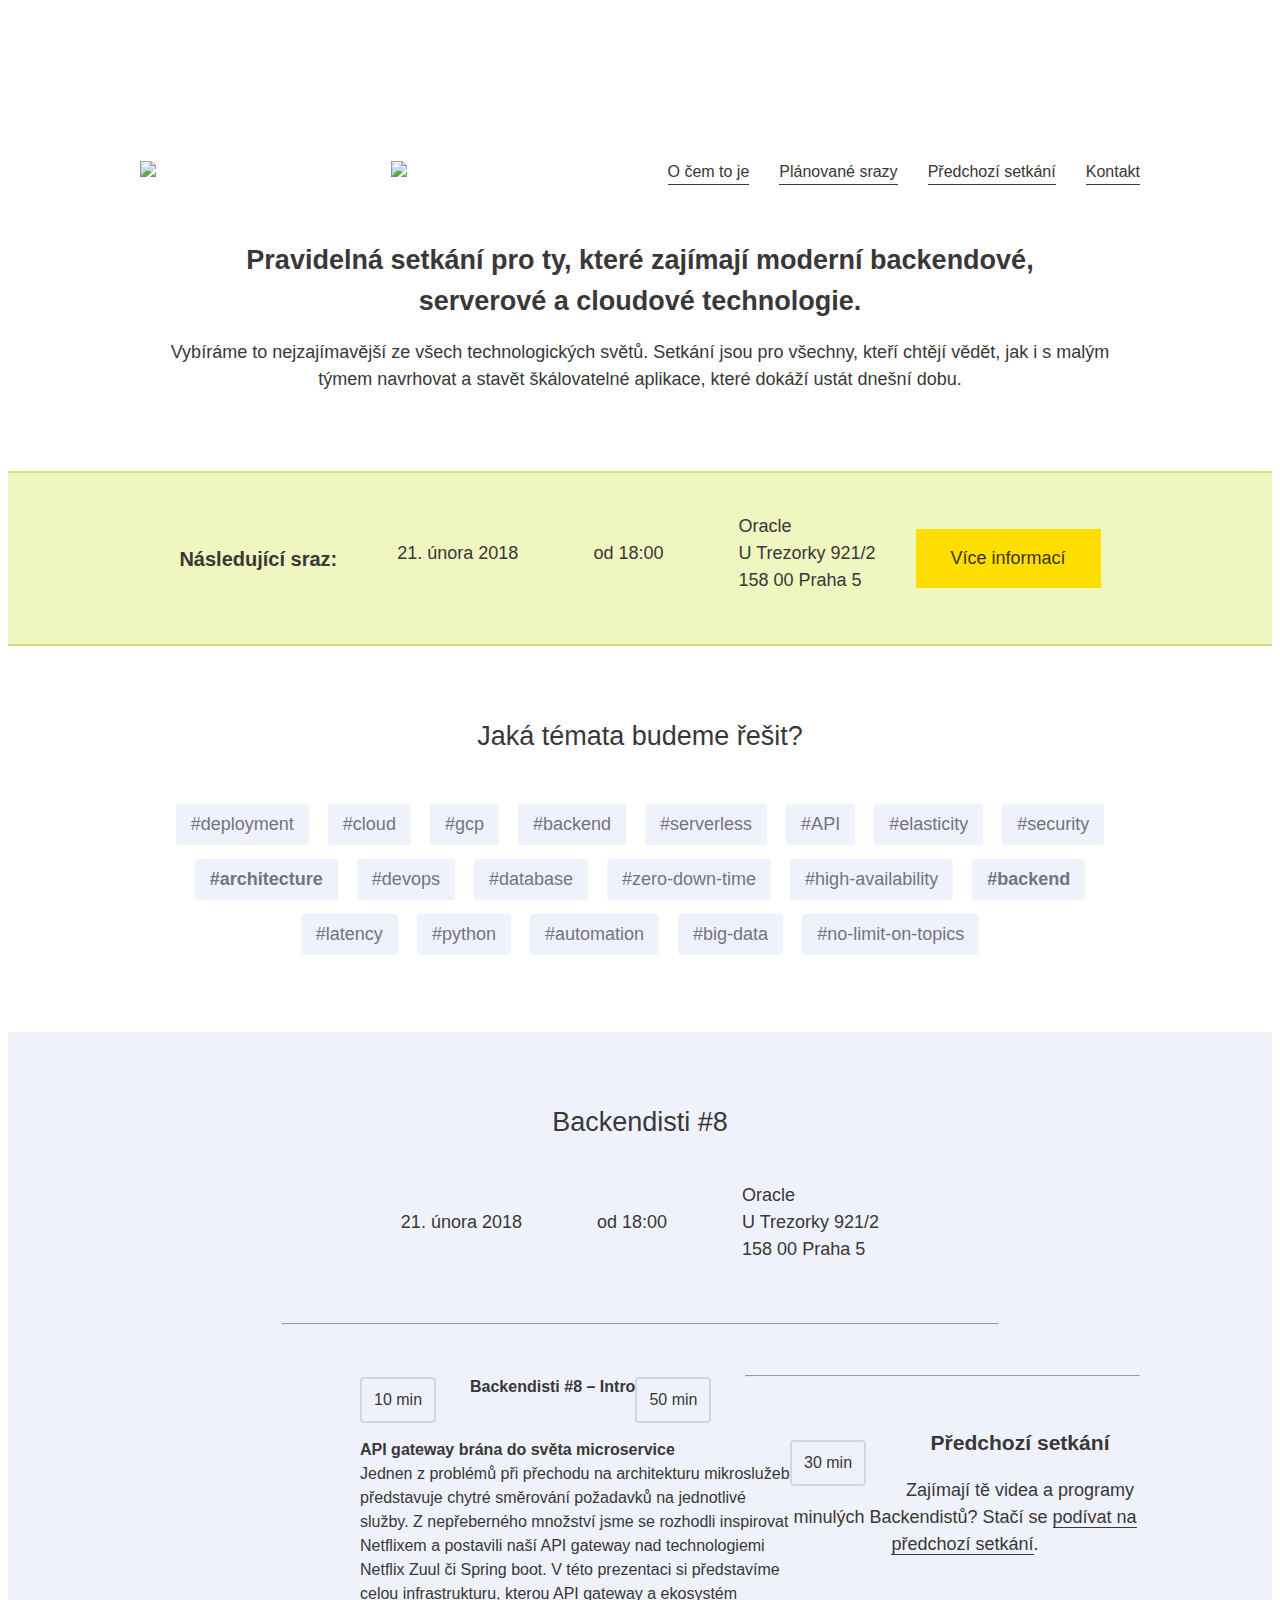
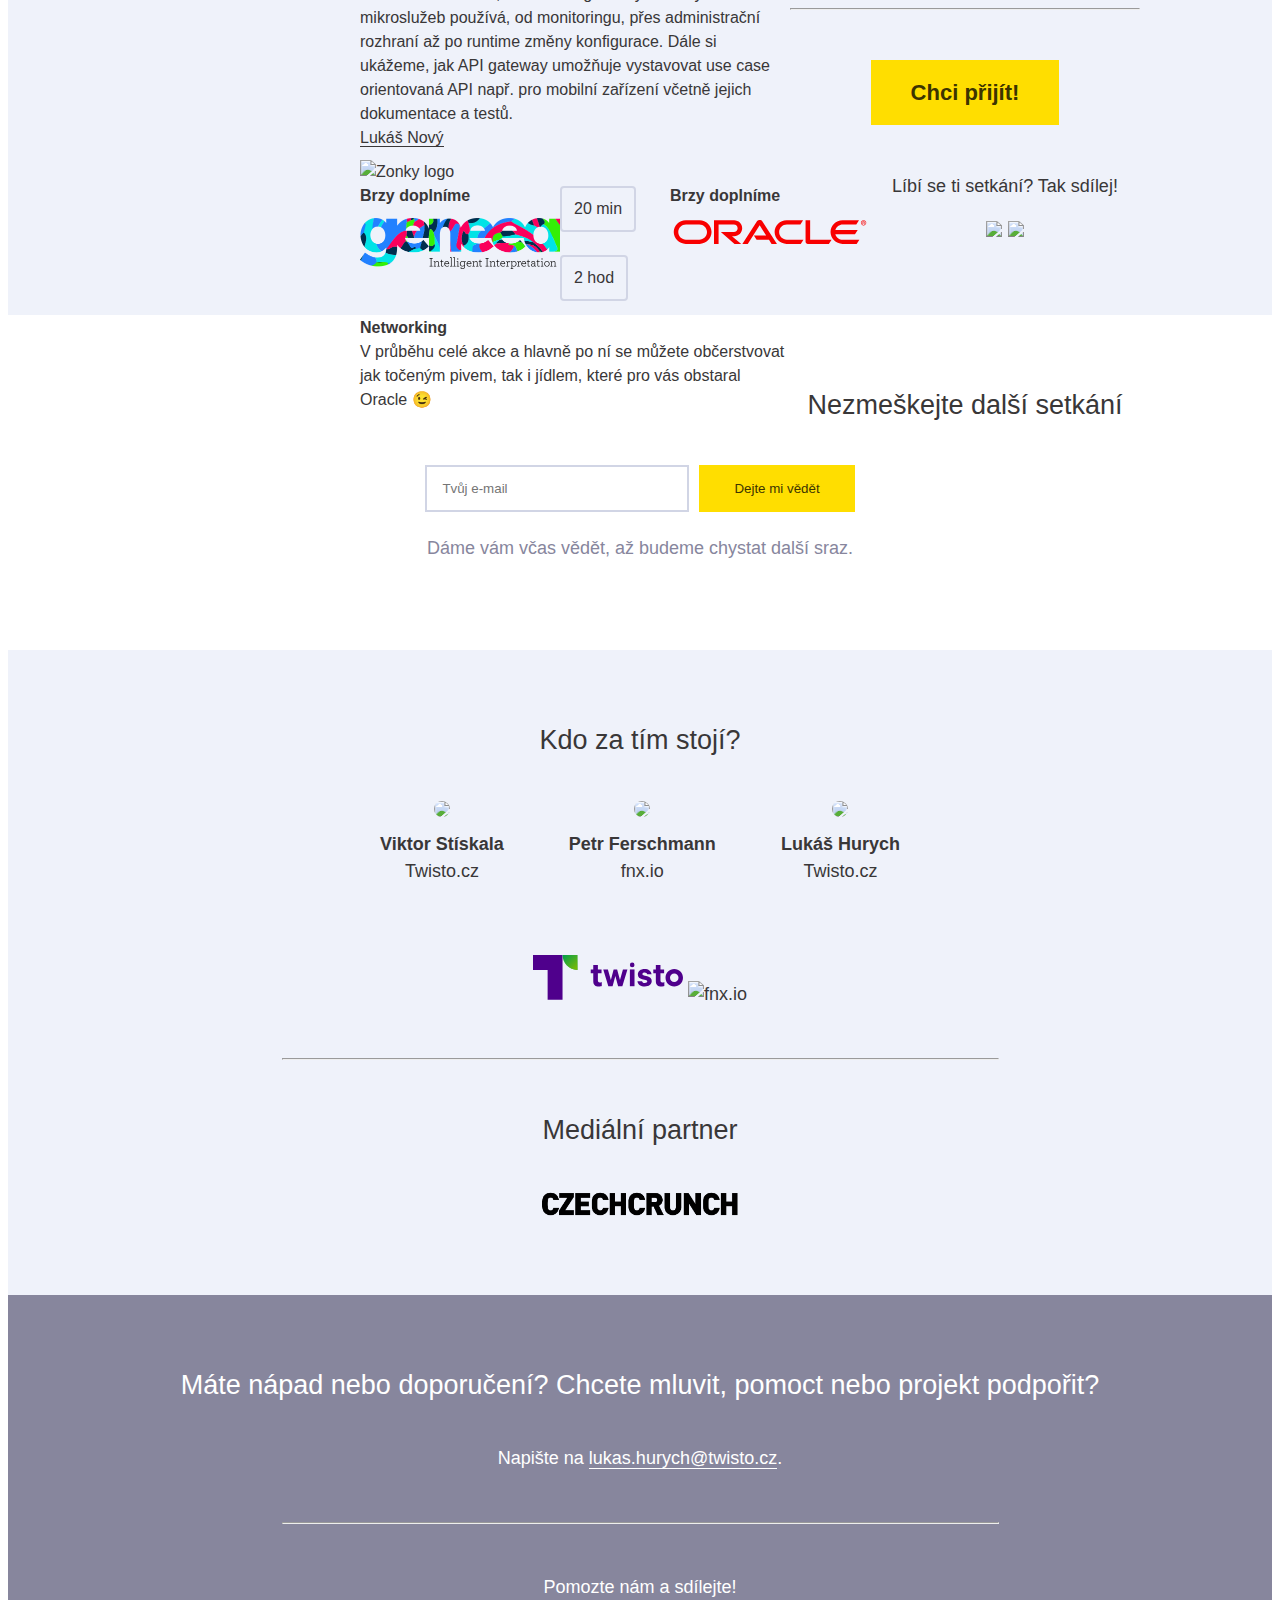
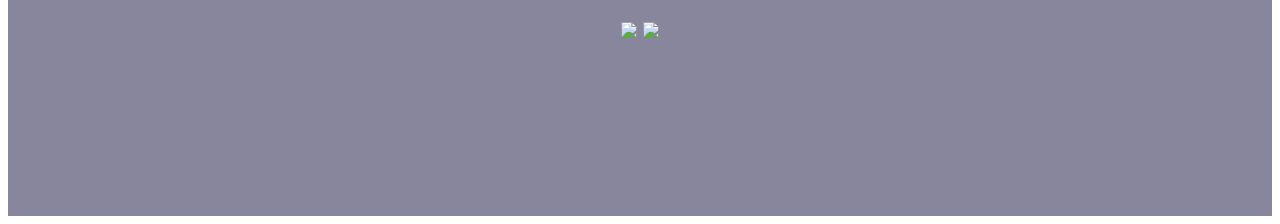
==== index.html @ 605ca19b "Updated eventbrite link" ====
<!doctype html>
<html class="no-js" lang="">
    <head>
        <meta charset="utf-8">
        <meta http-equiv="X-UA-Compatible" content="IE=edge,chrome=1">
        <title>Backendisti.cz – pravidelná setkání pro ty, které zajímají moderní backendové, serverové a cloudové technologie.</title>
        <meta name="description" content="Pravidelná setkání pro ty, které zajímají moderní backendové, serverové a cloudové technologie. Vybíráme to nejzajímavější ze všech technologických světů. Setkání jsou pro všechny, kteří chtějí vědět, jak i s malým týmem navrhovat a stavět škálovatelné aplikace, které dokáží ustát dnešní dobu.">
        <meta name="viewport" content="width=device-width, initial-scale=1">

        <link rel="stylesheet" href="css/normalize.min.css">
        <link rel="stylesheet" href="css/main.css">

        <link rel="stylesheet" href="css/styles.css">

        <!--
        <link rel="stylesheet/less" type="text/css" href="css/styles.less">
        <script src="js/less.js" type="text/javascript"></script>
        -->

        <script src="js/vendor/modernizr-2.8.3.min.js"></script>

        <script src="https://use.typekit.net/nyv4rog.js"></script>
        <script>try{Typekit.load({ async: true });}catch(e){}</script>

        <link rel="shortcut icon" href="img/favicon.png">

        <meta property="og:url" content="http://backendisti.cz/">
        <meta property="og:type" content="website">
        <meta property="og:title" content="Backendisti.cz">
        <meta property="og:description" content="Pravidelná setkání pro ty, které zajímají moderní backendové, serverové a cloudové technologie">
        <meta property="og:image" content="http://backendisti.cz/img/fb.png">
    </head>
    <body>


        <header>
            <div class="container">
                <div class="top clearfix">

                    <a href="/" class="logo"><img src="img/logo.png" width="311"></a>

                    <nav>
                        <a href="#topics">O čem to je</a>
                        <a href="#meetup">Plánované srazy</a>
                        <a href="#previous" class="previous-meetups-header">Předchozí setkání</a>
                        <a href="#contact">Kontakt</a>
                    </nav>

                </div>

                <div class="icon">
                    <img src="img/icon.png" width="506">
                </div>
                <h1>Pravidelná setkání pro ty, které zajímají moderní backendové,<br>serverové a cloudové technologie.</h1>
                <p>Vybíráme to nejzajímavější ze všech technologických světů. Setkání jsou pro všechny, kteří chtějí vědět, jak i s malým týmem navrhovat a stavět škálovatelné aplikace, které dokáží ustát dnešní dobu.</p>
            </div>
        </header>

        <div id="meetup-promo">
            <div class="container">
                <div class="meetup-info clearfix">
                    <span class="headline">Následující sraz:</span>
                    <span class="date">21.&nbsp;února 2018</span>
                    <span class="time">od 18:00</span>
                    <span class="place">Oracle<br>U Trezorky 921/2<br> 158 00 Praha 5</span>
                    <span class="cta"><a href="#meetup" class="btn">Více informací</a></span>
                </div>
            </div>
        </div>

        <section id="topics">
            <div class="container">
                <h2>Jaká témata budeme řešit?</h2>

                <div class="items clearfix">
                    <span>#deployment</span>
                    <span>#cloud</span>
                    <span>#gcp</span>
                    <span>#backend</span>
                    <span>#serverless</span>
                    <span>#API</span>
                    <span>#elasticity</span>
                    <span>#security</span>
                    <span><strong>#architecture</strong></span>
                    <span>#devops</span>
                    <span>#database</span>
                    <span>#zero-down-time</span>
                    <span>#high-availability</span>
                    <span><strong>#backend</strong></span>
                    <span>#latency</span>
                    <span>#python</span>
                    <span>#automation</span>
                    <span>#big-data</span>
                    <span>#no-limit-on-topics</span>
                </div>
            </div>
        </section>

        <section id="meetup">
            <div class="container">

                <h2>Backendisti #8</h2>


                <div class="meetup-info">
                    <span class="date">21.&nbsp;února 2018</span>
                    <span class="time">od 18:00</span>
                    <span class="place">Oracle<br>U Trezorky 921/2<br> 158 00 Praha 5</span>
                </div>

                <hr>

                <div class="talk clearfix">
                    <div class="time">
                        <span>10 min</span>
                    </div>
                    <div class="info">
                        <strong>Backendisti #8 – Intro</strong>
                    </div>
                </div>

                <div class="talk clearfix">
                    <div class="time">
                        <span>50 min</span>
                    </div>
                    <div class="info">
                        <strong>API gateway brána do světa microservice</strong>
                        <br>
                        Jednen z problémů při přechodu na architekturu mikroslužeb představuje chytré směrování požadavků na jednotlivé služby. Z nepřeberného množství jsme se rozhodli inspirovat Netflixem a postavili naší API gateway nad technologiemi Netflix Zuul či Spring boot. V této prezentaci si představíme celou infrastrukturu, kterou API gateway a ekosystém mikroslužeb používá, od monitoringu, přes administrační rozhraní až po runtime změny konfigurace. Dále si ukážeme, jak API gateway umožňuje vystavovat use case orientovaná API např. pro mobilní zařízení včetně jejich dokumentace a testů.
                        <br>
                        <a href="https://www.linkedin.com/in/luk%C3%A1%C5%A1-nov%C3%BD-970b7347/" target="_blank">Lukáš Nový</a>
                        <br>
                        <a href="https://zonky.cz/" target="_blank" class="noborder">
                            <img src="img/speakers/logo-zonky.png" alt="Zonky logo">
                        </a>
                        <br>
                    </div>
                </div>

                <div class="talk clearfix">
                    <div class="time">
                        <span>30 min</span>
                    </div>
                    <div class="info">
                        <strong>Brzy doplníme</strong>
                        <br>
                        <a href="https://geneea.com/" target="_blank" class="noborder">
                            <img src="img/speakers/geneea.png" alt="Geneea logo" width="200">
                        </a>
                        <br>
                    </div>
                </div>

                <div class="talk clearfix">
                    <div class="time">
                        <span>20 min</span>
                    </div>
                    <div class="info">
                        <strong>Brzy doplníme</strong>
                        <br>
                        <a href="https://oracle.com/" class="noborder" target="_blank">
                            <img src="img/speakers/oracle.svg" alt="Oracle logo" width="200">
                        </a>
                    </div>
                </div>

                <div class="talk clearfix">
                    <div class="time">
                        <span>2 hod</span>
                    </div>
                    <div class="info">
                        <strong>Networking</strong>
                        <br>
                        V průběhu celé akce a hlavně po ní se můžete občerstvovat jak točeným pivem, tak i jídlem, které pro vás obstaral Oracle
                        &#x1F609;
                    </div>
                </div>

                <hr id="previous">

                <h3>Předchozí setkání</h3>
                <p>Zajímají tě videa a programy minulých Backendistů? Stačí se <a href="#previous" id="previous-meetups-cta">podívat na předchozí setkání</a>.</p>

                <hr>

                <div class="previous-meetups">
                    <h2>Backendisti #7</h2>


                    <div class="meetup-info">
                        <span class="date">24.&nbsp;října 2017</span>
                        <span class="time">od 18:00</span>
                        <span class="place">Microsoft<br>Vyskočilova 1561/4a<br> 140 00 Praha 4</span>
                    </div>

                    <hr>

                    <div class="talk clearfix">
                        <div class="time">
                            <span>10 min</span>
                        </div>
                        <div class="info">
                            <strong>Backendisti #7 – Intro</strong>
                        </div>
                    </div>

                    <div class="talk clearfix">
                        <div class="time">
                            <span>50 min</span>
                        </div>
                        <div class="info">
                            <strong>GDPR strašidlo</strong>
                            <br>
                            Backendista a právník se společně dopátrají toho, co vlastně GDPR pro backendisty v praxi znamená a na co si dát pozor. Přednáška bude formou diskuze, takže nezáživnou právničinu nečekejte.
                            <br>
                            <a href="http://www.e-advokacie.cz/" target="_blank" class="noborder">
                                <img src="img/speakers/e-advokacie.svg" alt="E-advokacie logo" width="200" height="30">
                            </a>
                            <br>
                        </div>
                    </div>

                    <div class="talk clearfix">
                        <div class="time">
                            <span>30 min</span>
                        </div>
                        <div class="info">
                            <strong>Prometheus & White box monitoring</strong>
                            <br>
                            Monitorovat celou infrastrukturu je v dnešní době microservices čím dál větší výzva, ale může nás leckdy zachránit před fatálním problémem. V dnešní době je stále ještě zvykem používat black box monitoring, a to i v případě, že máme inhouse vývoj, přičemž bychom mohli napojit naše aplikace přímo a monitorovat je zevnitř pomocí tzv. white box monitoringu. Dozvíte se, jak něco takového udělat pomocí Promethea, který je navržen podle interního nástroje Borgmon vyvinutého v Googlu.
                            <br>
                            <a href="https://www.linkedin.com/in/zden%C4%9Bk-h%C3%A1sek-94927849/" target="_blank">Zdeněk Hásek</a>
                            <br>
                            <a href="https://storyous.com/" target="_blank" class="noborder">
                                <img src="img/speakers/storyous.png" alt="Storyous logo" width="200">
                            </a>
                            <br>
                        </div>
                    </div>

                    <div class="talk clearfix">
                        <div class="time">
                            <span>20 min</span>
                        </div>
                        <div class="info">
                            <strong>Koncept NoSQL v Azure Cosmos DB</strong>
                            <br>
                            Trendem poslední doby v architektuře moderních informačních systémů je snaha o odbourání limitů relačních databází a také snaha o nalezení větší volnosti při ukládání a následné analýze dat. Azure Cosmos DB poskytuje celou škálu možností pro využití NoSQL konceptu. V krátkém přehledu se podíváme na možnosti některých z nich.
                            <br>
                            <a href="https://twitter.com/vladimirmuzny" target="_blank">Vladimír Mužný</a>
                            <br>
                            <a href="https://microsoft.com/" class="noborder" target="_blank">
                                <img src="img/speakers/microsoft.png" alt="Microsoft logo" width="200">
                            </a>
                        </div>
                    </div>

                    <div class="talk clearfix">
                        <div class="time">
                            <span>2 hod</span>
                        </div>
                        <div class="info">
                            <strong>Networking</strong>
                            <br>
                            V průběhu celé akce a hlavně po ní se můžete občerstvovat jak pivem, tak i jídlem, které pro vás obstaral Microsoft
                            &#x1F609;
                        </div>
                    </div>

                    <h2>Backendisti #6</h2>

                    <div class="meetup-info">
                        <span class="date">19.&nbsp;června 2017</span>
                        <span class="time">od 18:00</span>
                        <span class="place">Kino Aero<br>Biskupcova 1733/31<br> 130 00 Praha 3</span>
                    </div>

                    <hr>

                    <div class="talk clearfix">
                        <div class="time">
                            <span>10 min</span>
                        </div>
                        <div class="info">
                            <strong>Backendisti #6 – Intro</strong>
                        </div>
                    </div>

                    <div class="talk clearfix">
                        <div class="time">
                            <span>50 min</span>
                        </div>
                        <div class="info">
                            <strong>Jak spočítat všechny auta na světě pomocí satelitů, neuronek a Google Cloudu</strong>
                            <br>
                            Každý den povrch země vyfotí stovky satelitů, čímž vygenerují obrovské množství obrazových dat skrývajících cenné informace. Ukážeme, jak lze pomocí neuronových sítí tyto informace vytáhnout a jak to díky Google Cloud Platformě dělat on-line a ve velkém.
                            <br>
                            <a href="https://www.linkedin.com/in/matěj-laitl-4a900340" target="_blank">Matěj Laitl</a>
                            <br>
                            <a href="https://spaceknow.com/" target="_blank" class="noborder">
                                <img src="img/speakers/spaceknow.jpg" alt="SpaceKnow logo" width="200">
                            </a>
                            <br>
                            <iframe width="560" height="315" src="https://www.youtube.com/embed/kcdVDbZBAjo?rel=0" frameborder="0" allowfullscreen></iframe>
                        </div>
                    </div>

                    <div class="talk clearfix">
                        <div class="time">
                            <span>20 min</span>
                        </div>
                        <div class="info">
                            <strong>Next.js</strong>
                            <br>
                            Javascript na serveru není žádná novinka, REST API endpoint postavený na Express je dnes už klasika. Co když ale chcete v JS napsat kompletní web? Musíte vyřešit HTML render, templates, routing, authentizaci, boundle spliting, SEO atd. Framework Next.js tyto potřeby řeší tak elegantně, že bude čas ukázat i deployment a hosting.
                            <br>
                            <a href="https://www.linkedin.com/in/michalsanger/?ppe=1" target="_blank">Michal Sänger</a>
                            <br>
                            <a href="https://www.kiwi.com" target="_blank" class="noborder">
                                <img src="img/speakers/kiwi-logo.png" alt="Kiwi logo" width="80">
                            </a>
                            <br>
                            <iframe width="560" height="315" src="https://www.youtube.com/embed/jFIImZRQX0w?rel=0" frameborder="0" allowfullscreen></iframe>
                        </div>
                    </div>

                    <div class="talk clearfix">
                        <div class="time">
                            <span>20 min</span>
                        </div>
                        <div class="info">
                            <strong>Příběh platformy pohánějící IBM Weather Company</strong>
                            <br>
                            Meteorologická data jsou jedním z největších a nejvíce měnících datasetů na Zemi. Jako jeden z největších poskytovatelů dat o atmosféře a počasí, produkuje Weather company pro 2,2 miliardy lokalit, každou minutu aktualizaci stavu, každých 15 minut předpověď a denně obslouží 26 miliard dotazů. Kromě vlastních datových zdrojů, přijímá denně 100 TB externích dat z radarů, satelitů, letadel, osobních meteostanic, a mobilních telefonů. Zpracování dat o počasí je krásná IoT a BigData úloha. Seznamte se s příběhem, který začal 13 přeplněnými datacentry a vedl k vzniku cloud-native služby “IBM Watson Data Platorm” poháněnou kombinací opensource technologií, kterou IBM nabízí svým zákazníkům jako univerzální analytickou platformu.
                            <br>
                            <a href="https://www.linkedin.com/in/jindrichkasal/" target="_blank">Jindřich Kasal, IBM Analytics</a>
                            <br>
                            <img src="img/speakers/ibm.svg" alt="IBM logo" width="80">
                            <br>
                            <iframe width="560" height="315" src="https://www.youtube.com/embed/z0klUPZL6rw?rel=0" frameborder="0" allowfullscreen></iframe>
                        </div>
                    </div>

                    <div class="talk clearfix">
                        <div class="time">
                            <span>5 min</span>
                        </div>
                        <div class="info" style="margin-top: 10px;">
                            <strong>Lightning talk od výherce <a href="https://travellingsalesman.cz/" target="_blank">Traveling Salesman Challenge</a></strong>
                            <br>
                            <iframe width="560" height="315" src="https://www.youtube.com/embed/_C7PfEwD_fM?rel=0" frameborder="0" allowfullscreen></iframe>
                        </div>
                    </div>

                    <div class="talk clearfix">
                        <div class="time">
                            <span>3 h</span>
                        </div>
                        <div class="info">
                            <strong>Networking</strong>
                            <br>
                            V průběhu celé akce a hlavně po ní se můžete občerstvovat jak pivem, tak i skvělými signature drinky v Aero baru. A pár drinků za Vás zaplatí
                            <a href="https://kiwi.com" target="_blank">Kiwi.com</a> &#x1F609;
                        </div>
                    </div>

                    <h2>Backendisti #5</h2>

                    <div class="meetup-info">
                        <span class="date">5.&nbsp;dubna 2017</span>
                        <span class="time">od 18:00</span>
                        <span class="place">Ackee s.r.o.<br>Karolinská 650/1<br>186 00, Praha 8</span>
                    </div>

                    <hr>

                    <div class="talk clearfix">
                        <div class="time">
                            <span>10 min</span>
                        </div>
                        <div class="info">
                            <strong>Backendisti #5 – Intro</strong>
                        </div>
                    </div>

                    <div class="talk clearfix">
                        <div class="time">
                            <span>30 min</span>
                        </div>
                        <div class="info">
                            <strong>Do it yourself IoT</strong>
                            <br>
                            Doma se mi žaluzie automaticky zatahují po západu slunce, můžu je ovládat i z telefonu a vstupní mříž do kanceláře otevíráme přes Slack command. Obě zařízení byly původně zcela offline. Jak si podobné ovládání a mnoho dalšího můžete udělat doma o víkendu, skoro zdarma a ještě téměř bez znalostí elektrotechniky? O tom si povíme v této krátké přednášce.
                            <br>
                            <em><a href="https://www.linkedin.com/in/viktorstiskala/" target="_blank">Viktor Stískala</a></em>
                            <br>
                            <img src="img/logo-twisto.svg" alt="Twisto logo" width="80">
                            <br>
                            <iframe width="560" height="315" src="https://www.youtube.com/embed/XWY9IflBTBw?rel=0" frameborder="0" allowfullscreen></iframe>
                        </div>
                    </div>

                    <div class="talk clearfix">
                        <div class="time">
                            <span>20 min</span>
                        </div>
                        <div class="info">
                            <strong>Cloud infrastruktura v DataBreakers</strong>
                            <br>
                            Jak jsme v DataBreakers vybudovali cloud container-based infrastrukturu s využitím DC/OS od Apache za zlomek ceny jiných řešení. Jak celé toto řešení funguje s big data a machine learning technologiemi a jaké výhody Vám použití podobného řešení může přinést.
                            <br>
                            <em><a href="https://www.linkedin.com/in/tomaskurinec/" target="_blank">Tomáš Kurinec</a></em>
                            <br>
                            <img src="img/speakers/databakers.png" alt="DataBreakers logo" width="80">
                            <br>
                            <iframe width="560" height="315" src="https://www.youtube.com/embed/yX-QdEF1Eek?rel=0" frameborder="0" allowfullscreen></iframe>
                        </div>
                    </div>

                    <div class="talk clearfix">
                        <div class="time">
                            <span>20 min</span>
                        </div>
                        <div class="info">
                            <strong>Evoluce asynchronního Javascriptu v Node.js</strong>
                            <br>
                            Jirka nám poví o osvědčených postupech, které zjednodušují práci s asynchronními operacemi a pomohou odbourat tzv. "callback-hell", i o novinkách, které v této oblasti přináší ES7
                            <br>
                            <em>Jiří Šmolík</em>
                            <br>
                            <img src="img/speakers/ackee.png" alt="Ackee logo" width="80">
                            <br>
                            <iframe width="560" height="315" src="https://www.youtube.com/embed/wR4CLWqsrjE?rel=0" frameborder="0" allowfullscreen></iframe>
                        </div>
                    </div>

                    <div class="talk clearfix">
                        <div class="time">
                            <span>2 h</span>
                        </div>
                        <div class="info">
                            <strong>Networking</strong>
                        </div>
                    </div>

                    <h2>Backendisti #4</h2>


                    <div class="meetup-info">
                        <span class="date">8. února 2017</span>
                        <span class="time">od 18:00</span>
                        <span class="place">Česká spořitelna <br> Antala Staška 32 <br> 140 00 Praha 4-Krč</span>
                    </div>

                    <hr>

                    <div class="talk clearfix">
                        <div class="time">
                            <span>10 min</span>
                        </div>
                        <div class="info">
                            <strong>Backendisti #4 – Intro</strong>
                        </div>
                    </div>

                    <div class="talk clearfix">
                        <div class="time">
                            <span>45 min</span>
                        </div>
                        <div class="info">
                            <strong>GoodData Compute Fabric: Jak řídíme miliony jobů přes stovky serverů</strong>
                            <br>
                            Backendisti z GoodData nám předvedou, jak distribuují a řídí úlohy napříč servery a datacentry pomocí svého interního nástroje. Idempotence, high-availability, řešení závislostí, ... něco jako "MQ + workflow + steroidy =  GoodData Compute Fabric". Náhled pod pokličku zaručen!
                            <br>
                            <em>Ondřej Černoš, Luboš Veselý, Jan Chochol</em>
                            <br>
                            <img src="img/speakers/gooddata.png" alt="Gooddata logo" width="80">
                            <br>
                            <iframe width="560" height="315" src="https://www.youtube.com/embed/4pGFQLpkaa8?rel=0" frameborder="0" allowfullscreen></iframe>
                        </div>
                    </div>

                    <div class="talk clearfix">
                        <div class="time">
                            <span>20 min</span>
                        </div>
                        <div class="info">
                            <strong>Jak jsem naučil neuronovou síť hrát Atari hry</strong>
                            <br>
                            Khanh Chuong Le nám ukáže temnou vizi budoucnosti. Stroje si budou hrát, zatímco my je budeme programovat pomocí Pythonu a Theano.
                            <br>
                            <em><a href="https://cz.linkedin.com/in/leduckhc" target="_blank">Khanh Chuong Le</a></em>
                            <br>
                            <iframe width="560" height="315" src="https://www.youtube.com/embed/NLedqv9Z0v8?rel=0" frameborder="0" allowfullscreen></iframe>
                        </div>
                    </div>

                    <div class="talk clearfix">
                        <div class="time">
                            <span>20 min</span>
                        </div>
                        <div class="info">
                            <strong>Jak si vyrobit mikroslužby – výběr architektury a provozní platformy</strong>
                            <br>
                            Vyprávění, jak si lze udělat vlastní mikroslužby se Spring Cloudem. Když dva dělají totéž není to totéž -  existuje více způsobů jak mikroslužby navrhnout a jak je provozovat. Důležité je si položit otázku, proč vlastně mikroslužby chci. Povím jak se mikroslužby liší od klasické aplikace, jaké různé architektury jsou, jak postavit prostředí, jak souvisí mikroslužby s cloudem, jak služby organizovat a na co je třeba dát si pozor, protože to není jen o technologiích a jak jsme začali se Spring Cloudem.
                            <br>
                            <em><a href="https://www.linkedin.com/in/radekduzi" target="_blank">Radek Duží</a></em>
                            <br>
                            <img src="img/speakers/ceska_sporitelna.png" alt="Česká spořitelna logo" width="80">
                            <br>
                            <iframe width="560" height="315" src="https://www.youtube.com/embed/kGSrVhUGTvE?rel=0" frameborder="0" allowfullscreen></iframe>
                        </div>
                    </div>

                    <div class="talk clearfix">
                        <div class="time">
                            <span>2 h</span>
                        </div>
                        <div class="info">
                            <strong>Networking</strong>
                            <br>
                            Můžete se těšit na skvělé občerstvení, nealko i a pivo z <a href="http://www.pivovarkacov.cz/?id=jak-to-varime" target="_blank">minipivovaru Kácov</a>.
                        </div>
                    </div>

                    <h2>Backendisti #3</h2>


                    <div class="meetup-info">
                        <span class="date">7. prosince 2016</span>
                        <span class="time">od 18:00</span>
                        <span class="place">Avast Software <br> Enterprise Office Center – 7. patro <br>Pikrtova 1737/1A <br> 140 00 Prague 4</span>
                    </div>

                    <hr>

                    <div class="talk clearfix">
                        <div class="time">
                            <span>5 min</span>
                        </div>
                        <div class="info">
                            <strong>Backendisti #3 – Intro</strong>
                        </div>
                    </div>

                    <div class="talk clearfix">
                        <div class="time">
                            <span>40 min</span>
                        </div>
                        <div class="info">
                            <strong>Jak zvládá Kiwi.com miliardy zápisů do databáze denně?</strong>
                            <br>
                            V přednášce se podíváme více do detailu na celou architekturu databází Kiwi.com. Podíváme se na to, jak používají PostgreSQL, BigQuery, Hive &amp; Presto a další nástroje.
                            <br>
                                <em><a href="https://www.linkedin.com/in/jozefkepesi" target="_blank">Jozef Képesi</a></em>
                            <br>
                            <img src="img/speakers/kiwi-logo.png" alt="Kiwi logo" width="80">
                            <br>
                            <iframe width="560" height="315" src="https://www.youtube.com/embed/lbDp8rd9gzU?rel=0" frameborder="0" allowfullscreen></iframe>
                        </div>
                    </div>

                    <div class="talk clearfix">
                        <div class="time">
                            <span>30 min</span>
                        </div>
                        <div class="info">
                            <strong>WebRTC internet delivery & P2P backend internetu</strong>
                            <br>
                            Kam smeřuje P2P video delivery, jaké možnosti a co vše lze dnes posílat mezi uživateli, instantně v browseru a proč tento typ obsluhy videa na internetu
                            má své praktické místo.
                            Přednáška ukáže kontext a černá místa internetu, které P2P WebRTC řeší.
                            <br>
                            <em><a href="https://cz.linkedin.com/in/cendra" target="_blank">Zdeněk Cendra</a></em>
                            <br>
                            <img src="img/speakers/cdn77-logo.svg" alt="CDN77 logo" width="150" height="44">
                            <br>
                            <iframe width="560" height="315" src="https://www.youtube.com/embed/r7PB2OJlgVc?rel=0" frameborder="0" allowfullscreen></iframe>
                        </div>
                    </div>

                    <div class="talk clearfix">
                        <div class="time">
                            <span>20 min</span>
                        </div>
                        <div class="info">
                            <strong>Flexibilní Big Data Infrastruktura</strong>
                            <br>
                            Big Data systémy typicky sbírají data z více různých zdrojů, které v průběhu času přibývají a vyvíjejí se. Neštastným, ale poměrně častým jevem je
                            implementace separátních datových toků, jež dříve či později končí duplikací kódu, infrastruktury a práce.
                            <br>
                            V Avastu jsme dokonvergovali k poměrně univerzálnímu a velmi automatizovanému systému pro sběr a analýzu dat, kde přidání nového zdroje spočívá pouze v
                            definici vstupního formátu a několika konfiguračních parametrů. Veškerá data jsou efektivně uložená, dotazovatelná a zpracovatelná homogením způsobem.
                            Hlavními stavebními prvky jsou Apache Kafka a Apache Hadoop, datové toky dosahují 40&nbsp;000 událostí/s resp. 20&nbsp;MB/s.
                            <br>
                            Na přednášce ukážeme, jak jsme toto řešení realisovali na straně příjmu dat, jejich zpracování a uložení při zachování žádoucích vlastností jako je spolehlivost příjmu dat a horizontální škálovatelnost.
                            <br>
                            <em><a href="https://www.linkedin.com/in/vojta-tuma-756a7b53" target="_blank">Vojtěch Tůma</a></em>
                            <br>
                            <img src="img/speakers/avast-logo.png" alt="Avast logo" width="120">
                            <br>
                            <iframe width="560" height="315" src="https://www.youtube.com/embed/iTbK-of-Q8E?rel=0" frameborder="0" allowfullscreen></iframe>
                        </div>
                    </div>

                <div class="talk clearfix">
                    <div class="time">
                        <span>2 h</span>
                    </div>
                    <div class="info" style="margin-top: 10px">
                        <strong>Networking</strong>
                    </div>
                </div>

                    <h2>Backendisti #2 [en]</h2>


                    <div class="meetup-info">
                        <span class="date">24th October 2016</span>
                        <span class="time">18:00–20:30</span>
                        <span class="place">STRV, Praha 8,<br>Rohanské nábřeží 678/23</span>
                    </div>

                    <hr>
                    <h3>This event was entirely in English</h3>
                    <hr>

                        <div class="talk clearfix">
                            <div class="time">
                                <span>5 min</span>
                            </div>
                            <div class="info">
                                <strong>Backendisti #2 – Intro</strong>
                            </div>
                        </div>

                        <div class="talk clearfix">
                            <div class="time">
                                <span>50 min</span>
                            </div>
                            <div class="info">
                                <strong>Building backends for Mobile in Google Cloud Platform</strong>
                                <br>
                                Jerry is a long-time systems engineer who has worked with a variety of technologies, both as an employee and an entrepreneur in many business areas. His passions include (but are not limited to) security, cloud computing, containers, microservices, (mobile) backends, and big data analytics. He is currently working with multiple programming languages and frameworks, and is always on the lookout for the "next big thing".
                                <br>
                                <em><a href="https://developers.google.com/experts/people/jerry-jalava" target="_blank">Jerry Jalava</a></em>
                                <br>
                                <img src="img/speakers/logo-google.png" alt="Google" width="106">
                                <br>
                                <iframe width="560" height="315" src="https://www.youtube.com/embed/Fub_HvL7pNA?rel=0" frameborder="0" allowfullscreen></iframe>
                            </div>
                        </div>

                        <div class="talk clearfix">
                            <div class="time">
                                <span>20 min</span>
                            </div>
                            <div class="info">
                                <strong>Application Diagnostics in Microsoft Azure</strong>
                                <br>
                                Do you really want to have your application under the control? You should! Microsoft Azure offers many useful tools, features and great Application Insights service which provide perfect health overview of your application, information about performance, exceptions and availability.
                                <br>
                                <em><a href="https://www.miroslavholec.cz/" target="_blank">Miroslav Holec</a></em>
                                <br>
                                <iframe width="560" height="315" src="https://www.youtube.com/embed/dgsM9yWwvYI?rel=0" frameborder="0" allowfullscreen></iframe>
                            </div>
                        </div>

                        <div class="talk clearfix">
                            <div class="time">
                                <span>15 min</span>
                            </div>
                            <div class="info">
                                <strong>REST API is dead. Long live GraphQL</strong>
                                <br>
                                REST became de-facto standard for APIs. But today it stops to be the best choice as API for user interface. Facebook offered us GraphQL and wonderful library Relay. Relay makes working with data in apps much easier and also faster.
                                <br>
                                <em><a href="https://www.ferschmann.cz/cs/kontakty/" target="_blank">Petr Ferschmann</a></em>
                                <br><iframe width="560" height="315" src="https://www.youtube.com/embed/nqAbDWuCDAw?rel=0" frameborder="0" allowfullscreen></iframe>
                            </div>
                        </div>

                        <div class="talk clearfix">
                            <div class="time">
                                <span>3 h</span>
                            </div>
                            <div class="info">
                                <strong>Networking</strong>
                                <br>
                                Networking session and free beer in STRV's rooftop bar Scrollbar
                            </div>
                        </div>

                    <hr>

                    <h2>Backendisti #1</h2>

                    <div class="meetup-info">
                        <span class="date">16. června 2016</span>
                        <span class="time">18:00–20:30</span>
                        <span class="place">Node5, Praha 5<br>Radlická 180/50</span>
                    </div>

                    <hr>

                        <div class="talk clearfix">
                            <div class="time">
                                <span>5 minut</span>
                            </div>
                            <div class="info">
                                <strong>Backendisti #1 – Úvod</strong>
                                <br>
                                <iframe width="560" height="315" src="https://www.youtube.com/embed/PbQ0OgqQGQ0?rel=0" frameborder="0" allowfullscreen></iframe>
                            </div>
                        </div>

                        <div class="talk clearfix">
                            <div class="time">
                                <span>40 minut</span>
                            </div>
                            <div class="info">
                                <strong>Na čem jedou v Keboole?</strong>
                                <br>
                                Ukážeme si jak vypadá architektura datové platformy Keboola Connection, jakým způsobem jí spravujeme a monitorujeme. Jak se během posledních čtyř let vyvíjela, co nás čeká dál, jakým způsobem a proč míříme do její kontejnerizace? Povíme si o VPC, IAM, Autoscaling, Cloudformation, Lambda a dalších službách které (ne)využíváme. Jako bonus sladkokyselé zkušenosti se supportem.
                                <br>
                                <em>Martin Halamíček</em>
                                <br>
                                <img src="img/speakers/logo-keboola.png" alt="Keboola" width="106">
                                <br>
                                <iframe width="560" height="315" src="https://www.youtube.com/embed/KECl60S3I20?rel=0" frameborder="0" allowfullscreen></iframe>
                            </div>
                        </div>

                        <div class="talk clearfix">
                            <div class="time">
                                <span>10 minut</span>
                            </div>
                            <div class="info">
                                <strong>Hlavně rychle a levně aneb cloud pro socky</strong>
                                <br>
                                Vývoj, nasazení a provoz webových aplikací stojí spoustu času a peněz. Obzvláště pokud jste dost šílení a uvažujete o vlastním hardwaru, server housingu, operations a podobných reliktech z dob raných devadesátek. Nota bene pokud permanentně čelíte riziku, že produkt nebude úspěšný nebo ho budete potřebovat rychle změnit. Nejenom projekt HotCar.io mě naučil efektivně a levně používat AWS. V pár minutách vám ukážu jak na to.
                                <br>
                                <em>Roman Pichlík</em>
                                <br>
                                <img src="img/speakers/logo-hotcar.png" alt="Hotcar.io" width="76">
                                <br>
                                <iframe width="560" height="315" src="https://www.youtube.com/embed/S8LiK7b9oBA?rel=0" frameborder="0" allowfullscreen></iframe>
                            </div>
                        </div>

                        <div class="talk clearfix">
                            <div class="time">
                                <span>10 minut</span>
                            </div>
                            <div class="info">
                                <strong>Přechod z monolitu na servisní architekturu</strong>
                                <br>

                                Ve společnosti ROI Hunter postupně převádíme naši aplikaci z&nbsp;monolitické architektury na mikroslužby.
                                Některé mikroslužby jsou již funkční, na dalších stále pracujeme.

                                Zmíníme, proč jsme se rozhodli přejít na mikroslužby, zda se nám již vrátila časová
                                investice do vývoje mikroslužeb, co se zdařilo a co by bylo lepší provést jinak.

                                Samozřejmě se nevyhneme technologiím, které u nás používáme - jde zejména o Javu, Spring (resp.
                                na mikroslužbách hlavně Spring Boot), Python, Hibernate, Postgres, MongoDB, RabbitMQ, Docker, Redis a Node.js.

                                <br>
                                <em>Josef Hertl</em>
                                <br>
                                <img src="img/speakers/logo-roihunter.png" alt="ROI Hunter" width="106">
                                <br>
                                <iframe width="560" height="315" src="https://www.youtube.com/embed/m0y8-XXdcf0?rel=0" frameborder="0" allowfullscreen></iframe>
                            </div>
                        </div>

                        <div class="talk clearfix">
                            <div class="time">
                                <span>10 minut</span>
                            </div>
                            <div class="info">
                                <strong>Docker a Kubernetes jsou bájo</strong>
                                <br>
                                V <a href="https://www.facebook.com/bayoapp">Bayo</a>, služba pro C2C prodej a nákup, potřebujeme rychle zkoušet nové věci, rychle je nasazovat a škálovat, když budou fungovat, a rychle je zahazovat, když fungovat nebudou. Docker, Kubernetes a AWS jsou skvělá kombinace, jak toho docílit. Krátký vhled do toho, jak řešíme lokální vývoj pomocí Dockeru a nasazování do cloudu přes Kubernetes.
                                <br>
                                <em>Jakub Kulhan</em>
                                <br>
                                <img src="img/speakers/logo-bayo.png" alt="Bayo" width="106">
                                <br>
                                <iframe width="560" height="315" src="https://www.youtube.com/embed/vkuQpAu7ifM?rel=0" frameborder="0" allowfullscreen></iframe>
                            </div>
                        </div>

                    <hr>

                </div>

                <a href="https://www.eventbrite.com/e/backendisti-8-tickets-42945235355" class="btn cta" target="_blank">Chci přijít!</a>

                <p>Líbí se ti setkání? Tak sdílej!</p>
                <a href="https://www.facebook.com/Backendisti/" class="icon" target="_blank"><img src="img/fb-color.png" width="46"></a>
                <a href="https://twitter.com/home?status=Backendisti%20%E2%80%93%20pravideln%C3%A1%20setk%C3%A1n%C3%AD%20pro%20ty,%20kter%C3%A9%20zaj%C3%ADmaj%C3%AD%20modern%C3%AD%20backendov%C3%A9,%20serverov%C3%A9%20a%20cloudov%C3%A9%20technologie.%20http%3A//backendisti.cz/" class="icon" target="_blank"><img src="img/twitter-color.png" width="46"></a>
            </div>

        </section>

        <section id="subscribe">
            <div class="container">
                <h2>Nezmeškejte další setkání</h2>

                <div id="mc_embed_signup">
                <form action="//twisto.us7.list-manage.com/subscribe/post?u=d5bdc5055ac8fa8da6b531b90&amp;id=9dbcbbdbe3" method="post" id="mc-embedded-subscribe-form" name="mc-embedded-subscribe-form" class="validate" target="_blank" novalidate>
                    <div id="mc_embed_signup_scroll">
                <div class="mc-field-group">
                    <input type="email" value="" name="EMAIL" class="required email input" id="mce-EMAIL" placeholder="Tvůj e-mail">
                    <input type="submit" name="subscribe" id="mc-embedded-subscribe" class="button btn" value="Dejte mi vědět">
                </div>
                    <div id="mce-responses" class="clear">
                        <div class="response" id="mce-error-response" style="display:none"></div>
                        <div class="response" id="mce-success-response" style="display:none"></div>
                    </div>    <!-- real people should not fill this in and expect good things - do not remove this or risk form bot signups-->
                    <div style="position: absolute; left: -5000px;" aria-hidden="true"><input type="text" name="b_d5bdc5055ac8fa8da6b531b90_9dbcbbdbe3" tabindex="-1" value=""></div>
                    <div class="clear"></div>
                    </div>
                </form>
                </div>

                <p>Dáme vám včas vědět, až budeme chystat další sraz.</p>
            </div>
        </section>

        <section id="contact">
            <div class="container">
                <h2>Kdo za tím stojí?</h2>

                <div class="people clearfix">
                    <div class="item"><img src="img/photo-viktor.png" width="91"><span class="name">Viktor Stískala</span><span class="info">Twisto.cz</span></div>
                    <div class="item"><img src="img/photo-petr-f.png" width="91"><span class="name">Petr Ferschmann</span><span class="info">fnx.io</span></div>
                    <div class="item"><img src="img/photo-lukas.png" width="91"><span class="name">Lukáš Hurych</span><span class="info">Twisto.cz</span></div>
                </div>

                <div class="companies">
                    <a href="https://www.twisto.cz/" target="_blank" class="logo"><img src="img/logo-twisto.svg" width="150" height="45" alt="Twisto.cz"></a>
                    <a href="http://fnx.io/" target="_blank" class="logo"><img src="img/logo-fnx.png" width="150" alt="fnx.io"></a>
                </div>

                <hr>

                <div class="media">
                    <h2>Mediální partner</h2>

                    <a href="http://www.czechcrunch.cz/" target="_blank" class="logo"><img src="img/logo-czechcrunch.png" width="200" alt="CzechCrunch.cz"></a>
                </div>
            </div>
        </section>

        <footer>
             <div class="container">
                <h2>Máte nápad nebo doporučení? Chcete mluvit, pomoct nebo projekt podpořit?</h2>

                <p>Napište na <a href="mailto:lukas.hurych@twisto.cz?subject=Backendisti">lukas.hurych@twisto.cz</a>.</p>

                <hr>

                <p>Pomozte nám a sdílejte!</p>

                <a href="https://www.facebook.com/Backendisti/" class="icon" target="_blank"><img src="img/fb-white.png" width="46"></a>
                <a href="https://twitter.com/home?status=Backendisti%20%E2%80%93%20pravideln%C3%A1%20setk%C3%A1n%C3%AD%20pro%20ty,%20kter%C3%A9%20zaj%C3%ADmaj%C3%AD%20modern%C3%AD%20backendov%C3%A9,%20serverov%C3%A9%20a%20cloudov%C3%A9%20technologie.%20http%3A//backendisti.cz/" class="icon" target="_blank"><img src="img/twitter-white.png" width="46"></a>
            </div>

        </footer>


        <script src="//ajax.googleapis.com/ajax/libs/jquery/1.11.2/jquery.min.js"></script>
        <script>window.jQuery || document.write('<script src="js/vendor/jquery-1.11.2.min.js"><\/script>')</script>

        <script src="js/main.js"></script>

        <script>
            (function(b,o,i,l,e,r){b.GoogleAnalyticsObject=l;b[l]||(b[l]=
            function(){(b[l].q=b[l].q||[]).push(arguments)});b[l].l=+new Date;
            e=o.createElement(i);r=o.getElementsByTagName(i)[0];
            e.src='//www.google-analytics.com/analytics.js';
            r.parentNode.insertBefore(e,r)}(window,document,'script','ga'));
            ga('create','UA-43030745-10','auto');ga('send','pageview');
        </script>
    </body>
</html>
---- css/styles.css ----
.container {
  max-width: 1000px;
  margin: auto;
}
body {
  text-align: center;
  font-family: 'proxima-nova', 'Open Sans', 'Helvetica Neue', sans-serif;
  font-size: 18px;
  line-height: 1.5;
  color: #393738;
}
.btn {
  border: none;
  background-color: #ffde00;
  color: #3c3400;
  padding: 16px 35px;
  display: inline-block;
}
.input {
  padding: 14px 15px;
  border: 2px solid #d1d5e5;
}
h1,
h2,
h3,
h4 {
  margin: 0;
}
h1 {
  font-size: 27px;
}
h2 {
  font-size: 27px;
  font-weight: normal;
  margin-bottom: 40px;
}
a {
  text-decoration: none;
  border-bottom: 1px solid;
  color: #393738;
}
a:hover {
  border: none;
}
hr {
  max-width: 715px;
  margin: 50px auto;
}
a.logo,
a.icon {
  border-bottom: none;
}
.meetup-info span {
  display: inline-block;
  vertical-align: middle;
}
.meetup-info span.headline {
  font-size: 20px;
  font-weight: 600;
  margin-right: 20px;
}
.meetup-info span.date,
.meetup-info span.time,
.meetup-info span.place {
  margin: 0 35px;
  margin-bottom: 10px;
}
.meetup-info span.place {
  text-align: left;
}
.meetup-info span.date:before,
.meetup-info span.time:before,
.meetup-info span.place:before {
  content: "";
  width: 46px;
  height: 31px;
  background-size: contain;
  background-repeat: no-repeat;
  position: absolute;
  margin-left: -45px;
  margin-top: -3px;
}
.meetup-info span.date:before {
  background-image: url("../img/date-grey.png");
}
.meetup-info span.time:before {
  background-image: url("../img/time-grey.png");
}
.meetup-info span.place:before {
  background-image: url("../img/place-grey.png");
  margin-top: 25px;
}
#meetup-promo {
  background-color: #eff6bf;
  border-top: 2px solid #d3e07d;
  border-bottom: 2px solid #d3e07d;
  padding: 40px 0;
}
#meetup-promo .meetup-info span.date:before {
  background-image: url("../img/date-green.png");
}
#meetup-promo .meetup-info span.time:before {
  background-image: url("../img/time-green.png");
}
#meetup-promo .meetup-info span.place:before {
  background-image: url("../img/place-green.png");
}
#meetup,
#contact {
  background-color: #eff2fa;
}
footer {
  background-color: #87869d;
  color: #fff;
}
footer a {
  color: #fff;
}
footer .container {
  padding-bottom: 100px;
}
section,
footer {
  padding: 70px 10px;
}
#topics .items span {
  display: inline-block;
  background-color: #eff2fa;
  color: #737286;
  padding: 7px 15px;
  margin: 7px 7px;
  border-radius: 4px;
}
header {
  padding: 60px 10px;
}
header .top a.logo {
  display: block;
  float: left;
}
header .top a.logo img {
  max-width: 100%;
}
header .top nav {
  float: right;
}
header .top nav a {
  color: #393738;
  font-size: 16px;
  display: inline-block;
  margin-left: 25px;
}
header .icon {
  margin-top: 90px;
  margin-bottom: 55px;
}
header .icon img {
  max-width: 100%;
}
#contact .people .item {
  display: inline-block;
  margin: 0 30px 35px 30px;
}
#contact .people .item img {
  border-radius: 100px;
  margin-bottom: 6px;
}
#contact .people .item .name {
  font-weight: 600;
}
#contact .people .item .name,
#contact .people .item .info {
  display: block;
}
#contact .companies {
  margin-top: 35px;
}
#meetup .cta {
  font-weight: 600;
  font-size: 22px;
  padding: 16px 40px;
  margin-bottom: 30px;
}
#meetup .talk {
  text-align: left;
  max-width: 560px;
  margin: auto;
  margin-bottom: 40px;
  font-size: 16px;
}
#meetup .talk .time {
  float: left;
  margin-right: 30px;
  margin-bottom: 15px;
  width: 80px;
}
#meetup .talk .time span {
  border: 2px solid #d1d5e5;
  padding: 9px 12px;
  border-radius: 4px;
  display: inline-block;
  margin-top: 2px;
}
#meetup .talk .info {
  max-width: 430px;
  float: left;
}
#meetup .talk .info img {
  margin-top: 10px;
}
#meetup .talk iframe {
  margin-top: 20px;
}
#meetup .previous-meetups {
  display: none;
}
#subscribe input[type="email"] {
  width: 230px;
  margin-right: 5px;
  margin-bottom: 5px;
}
#subscribe p {
  color: #87869d;
}
.noborder {
  border: 0 !important;
}
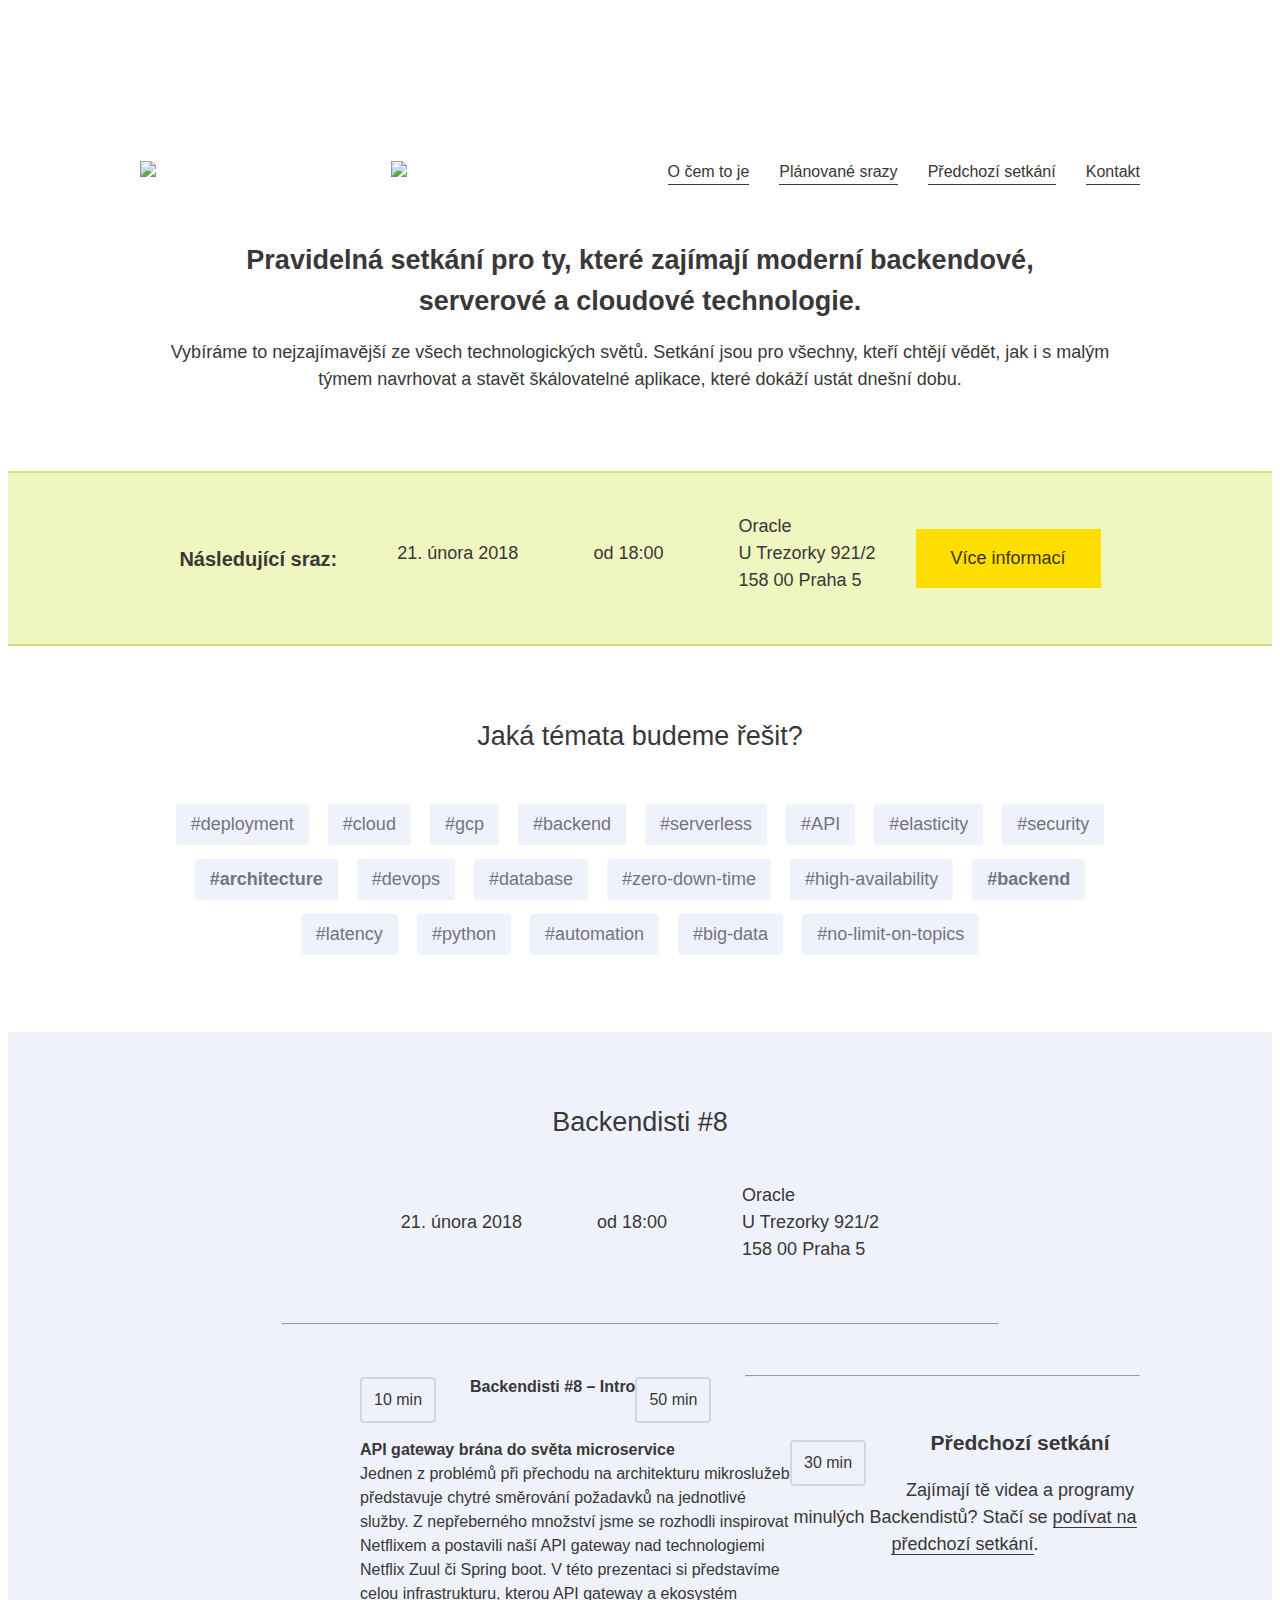
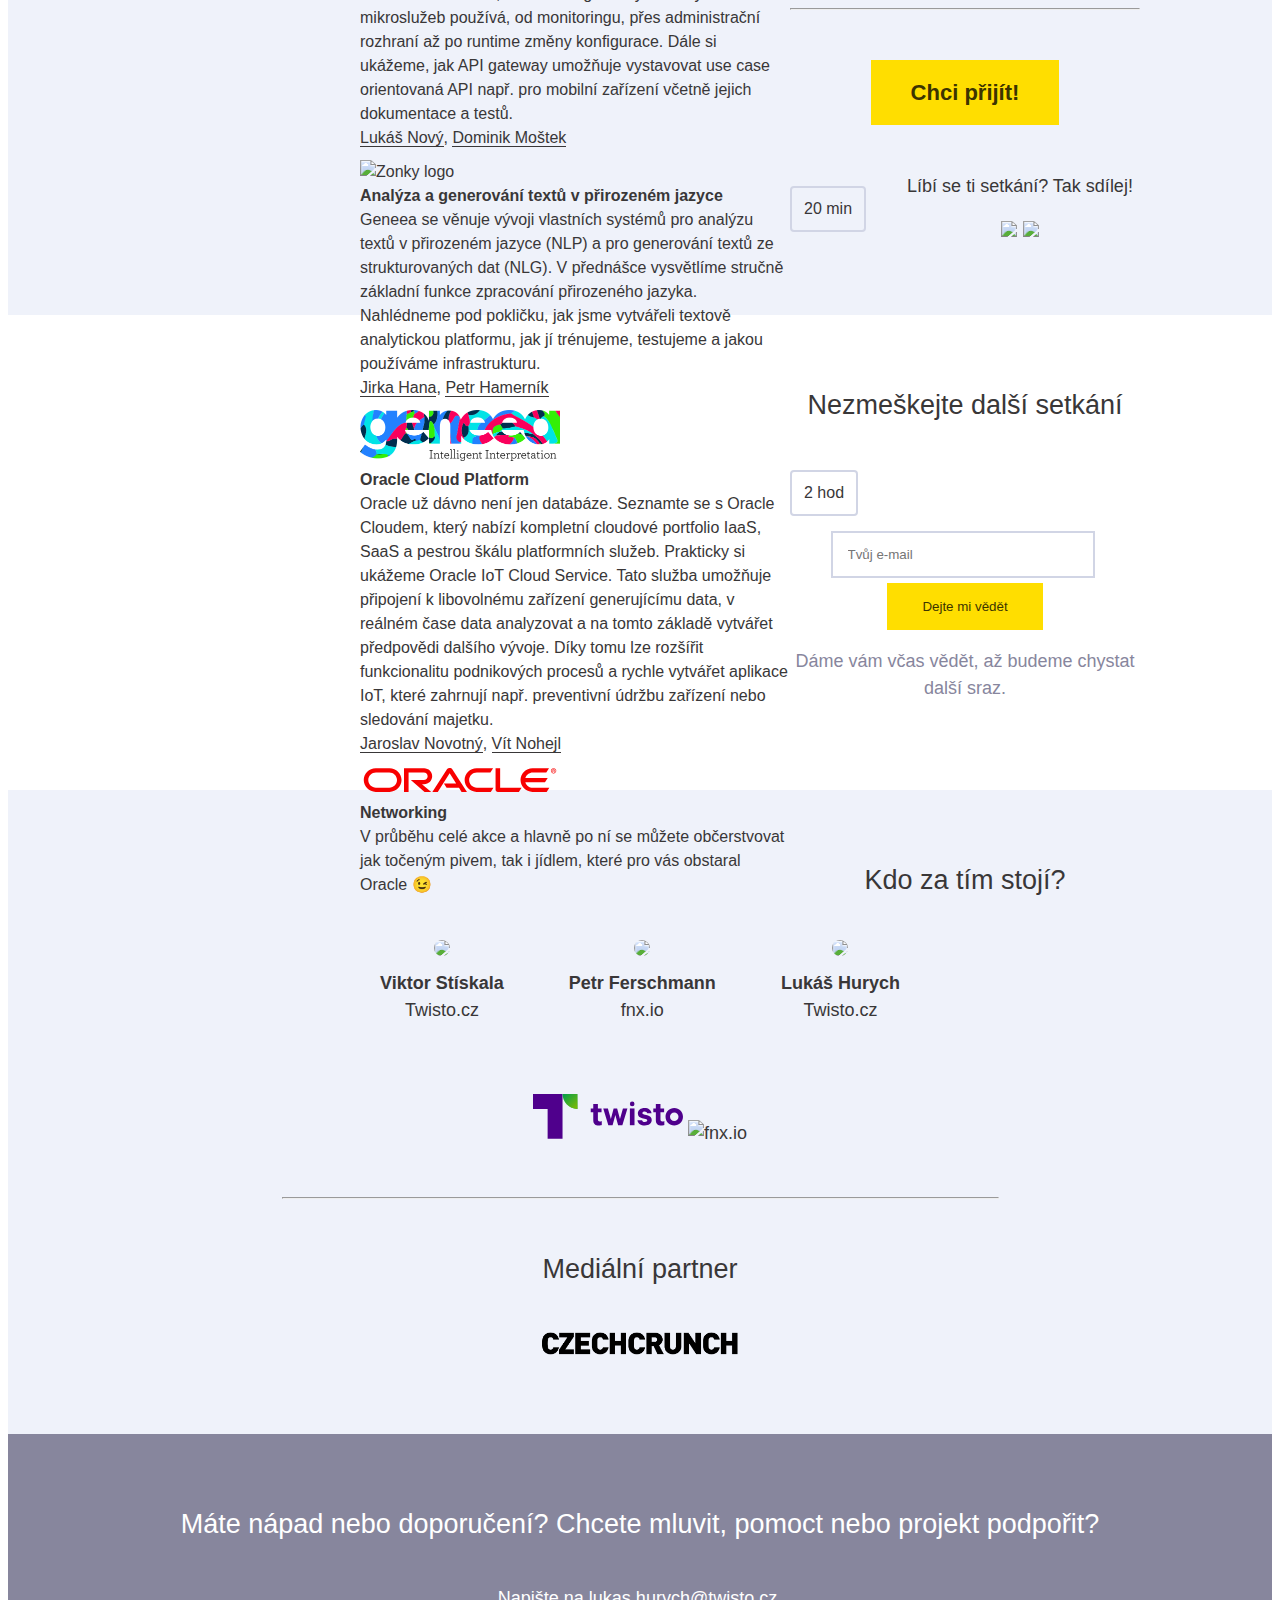
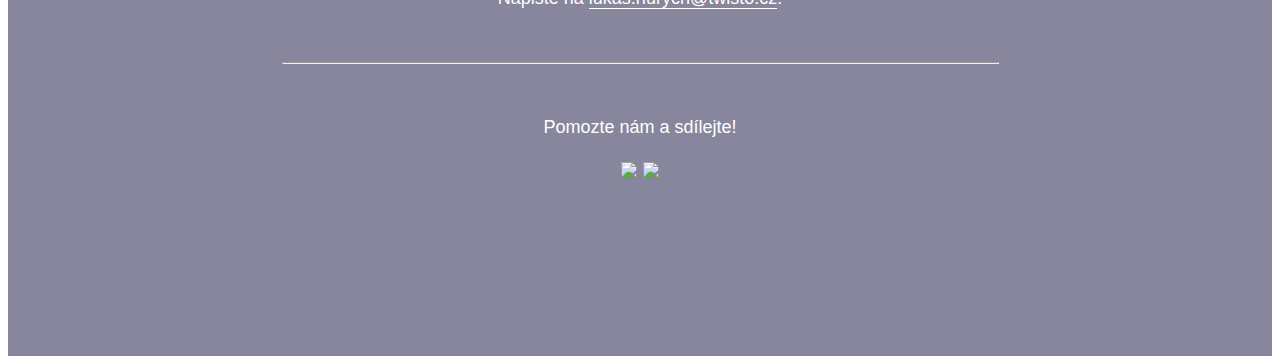
==== commit b33f1d92: "Added speaker to Zonky's speech" ====
--- a/index.html
+++ b/index.html
@@ -128,7 +128,7 @@
                         <br>
                         Jednen z problémů při přechodu na architekturu mikroslužeb představuje chytré směrování požadavků na jednotlivé služby. Z nepřeberného množství jsme se rozhodli inspirovat Netflixem a postavili naší API gateway nad technologiemi Netflix Zuul či Spring boot. V této prezentaci si představíme celou infrastrukturu, kterou API gateway a ekosystém mikroslužeb používá, od monitoringu, přes administrační rozhraní až po runtime změny konfigurace. Dále si ukážeme, jak API gateway umožňuje vystavovat use case orientovaná API např. pro mobilní zařízení včetně jejich dokumentace a testů.
                         <br>
-                        <a href="https://www.linkedin.com/in/luk%C3%A1%C5%A1-nov%C3%BD-970b7347/" target="_blank">Lukáš Nový</a>
+                        <a href="https://www.linkedin.com/in/luk%C3%A1%C5%A1-nov%C3%BD-970b7347/" target="_blank">Lukáš Nový</a>, <a href="https://www.linkedin.com/in/dominikmostek/" target="_blank">Dominik Moštek</a>
                         <br>
                         <a href="https://zonky.cz/" target="_blank" class="noborder">
                             <img src="img/speakers/logo-zonky.png" alt="Zonky logo">
@@ -142,7 +142,11 @@
                         <span>30 min</span>
                     </div>
                     <div class="info">
-                        <strong>Brzy doplníme</strong>
+                        <strong>Analýza a generování textů v přirozeném jazyce</strong>
+                        <br>
+                        Geneea se věnuje vývoji vlastních systémů pro analýzu textů v přirozeném jazyce (NLP) a pro generování textů ze strukturovaných dat (NLG). V přednášce vysvětlíme stručně základní funkce zpracování přirozeného jazyka. Nahlédneme pod pokličku, jak jsme vytvářeli textově analytickou platformu, jak jí trénujeme, testujeme a jakou používáme infrastrukturu.
+                        <br>
+                        <a href="https://www.linkedin.com/in/jhana/" target="_blank">Jirka Hana</a>, <a href="https://www.linkedin.com/in/petrhamernik/" target="_blank">Petr Hamerník</a>
                         <br>
                         <a href="https://geneea.com/" target="_blank" class="noborder">
                             <img src="img/speakers/geneea.png" alt="Geneea logo" width="200">
@@ -156,7 +160,11 @@
                         <span>20 min</span>
                     </div>
                     <div class="info">
-                        <strong>Brzy doplníme</strong>
+                        <strong>Oracle Cloud Platform</strong>
+                        <br>
+                        Oracle už dávno není jen databáze. Seznamte se s Oracle Cloudem, který nabízí kompletní cloudové portfolio IaaS, SaaS a pestrou škálu platformních služeb. Prakticky si ukážeme Oracle IoT Cloud Service. Tato služba umožňuje připojení k libovolnému zařízení generujícímu data, v reálném čase data analyzovat a na tomto základě vytvářet předpovědi dalšího vývoje. Díky tomu lze rozšířit funkcionalitu podnikových procesů a rychle vytvářet aplikace IoT, které zahrnují např. preventivní údržbu zařízení nebo sledování majetku.
+                        <br>
+                        <a href="https://www.linkedin.com/in/jaroslav-novotny-881bb93/" target="_blank">Jaroslav Novotný</a>, <a href="https://www.linkedin.com/in/vitnohejl" target="_blank">Vít Nohejl</a>
                         <br>
                         <a href="https://oracle.com/" class="noborder" target="_blank">
                             <img src="img/speakers/oracle.svg" alt="Oracle logo" width="200">
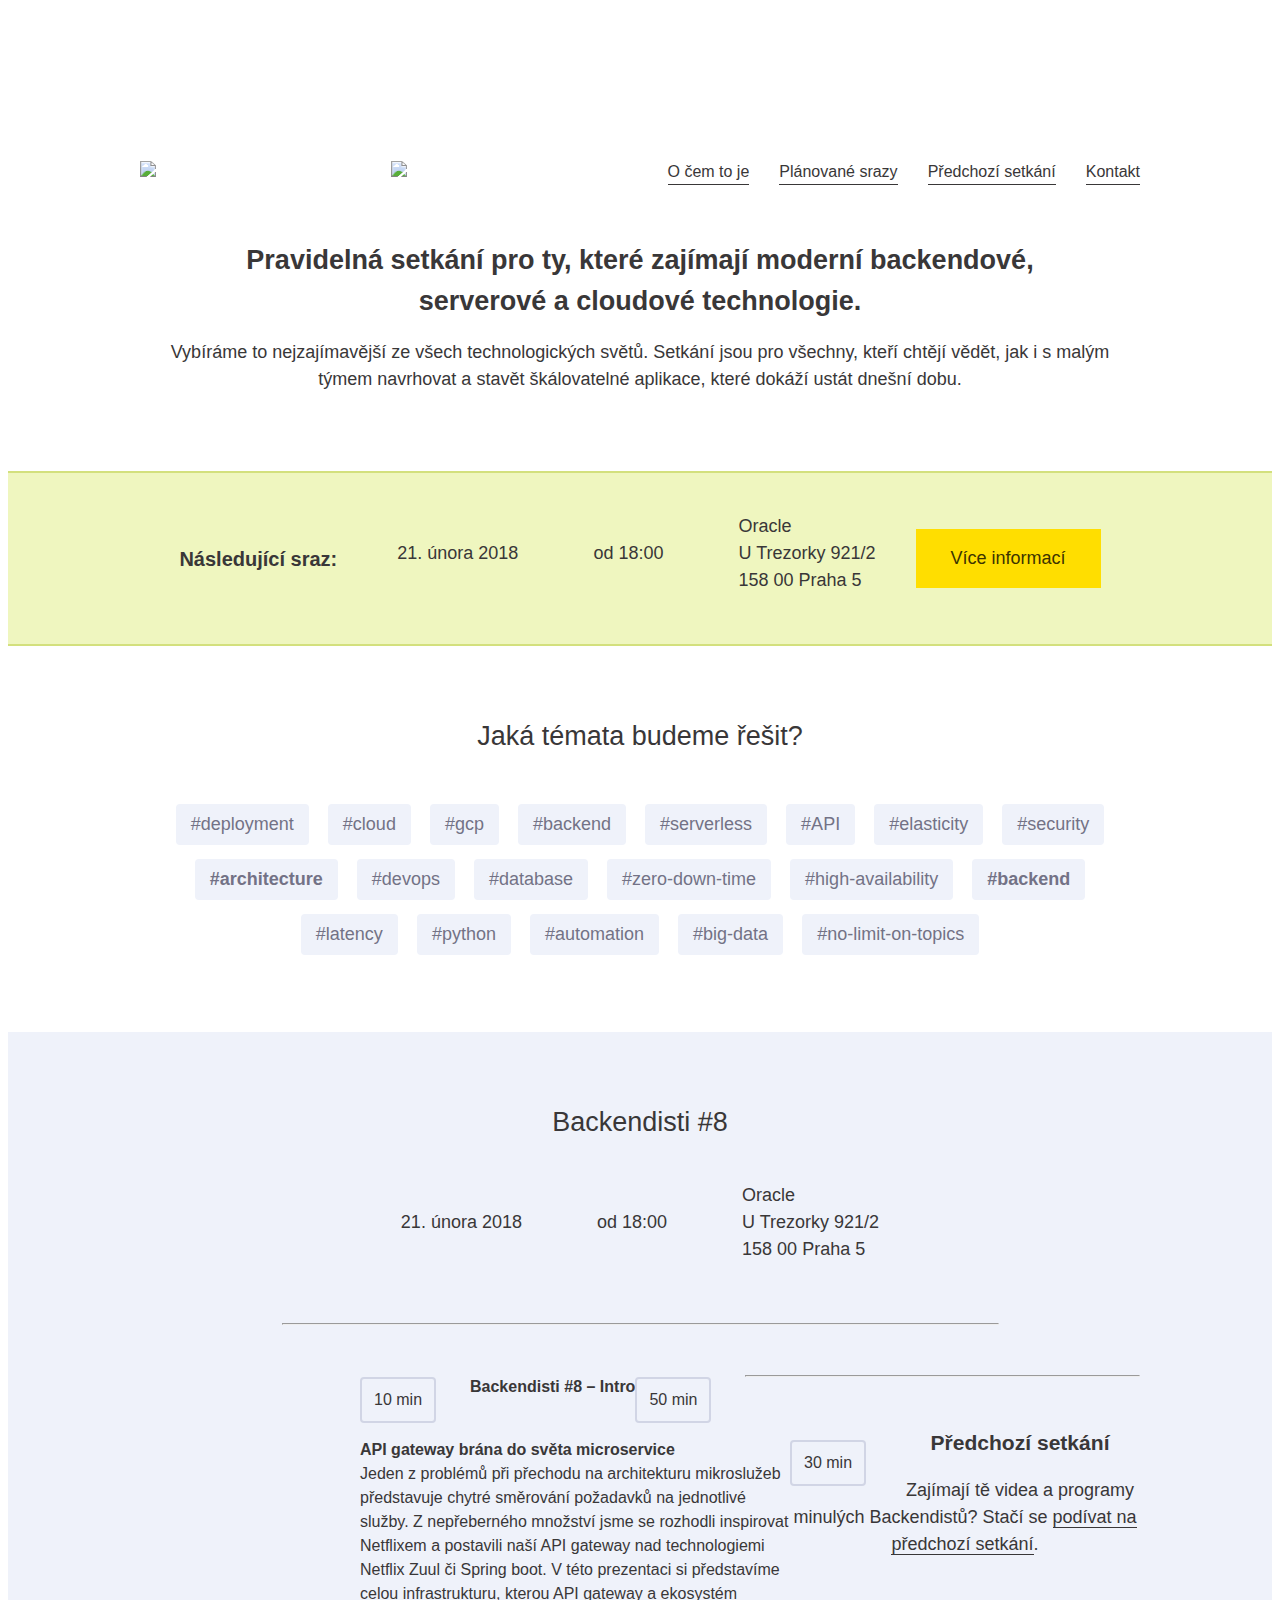
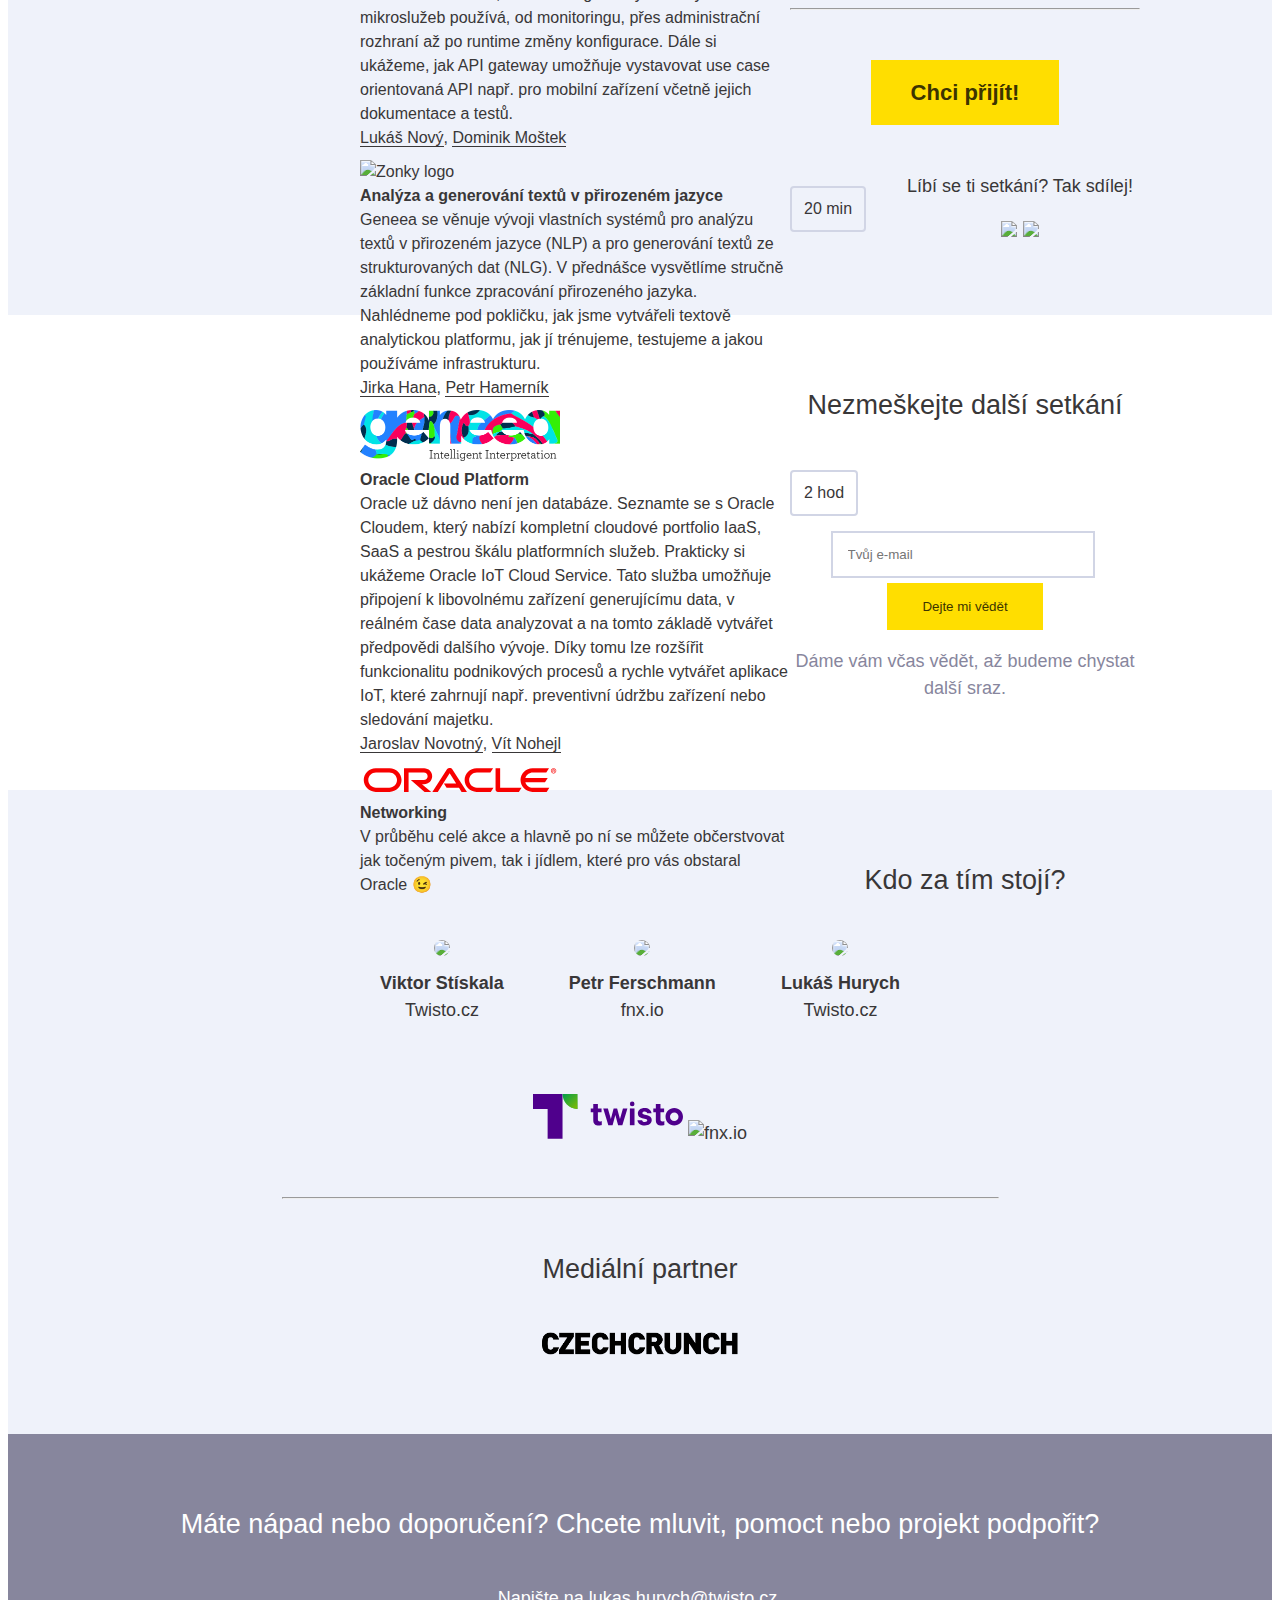
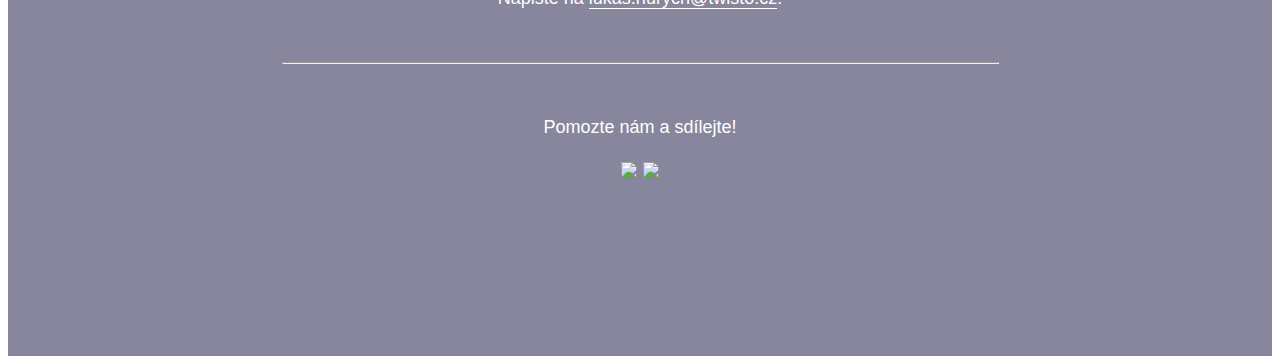
==== commit 6bd61f9b: "Typo fix" ====
--- a/index.html
+++ b/index.html
@@ -126,7 +126,7 @@
                     <div class="info">
                         <strong>API gateway brána do světa microservice</strong>
                         <br>
-                        Jednen z problémů při přechodu na architekturu mikroslužeb představuje chytré směrování požadavků na jednotlivé služby. Z nepřeberného množství jsme se rozhodli inspirovat Netflixem a postavili naší API gateway nad technologiemi Netflix Zuul či Spring boot. V této prezentaci si představíme celou infrastrukturu, kterou API gateway a ekosystém mikroslužeb používá, od monitoringu, přes administrační rozhraní až po runtime změny konfigurace. Dále si ukážeme, jak API gateway umožňuje vystavovat use case orientovaná API např. pro mobilní zařízení včetně jejich dokumentace a testů.
+                        Jeden z problémů při přechodu na architekturu mikroslužeb představuje chytré směrování požadavků na jednotlivé služby. Z nepřeberného množství jsme se rozhodli inspirovat Netflixem a postavili naší API gateway nad technologiemi Netflix Zuul či Spring boot. V této prezentaci si představíme celou infrastrukturu, kterou API gateway a ekosystém mikroslužeb používá, od monitoringu, přes administrační rozhraní až po runtime změny konfigurace. Dále si ukážeme, jak API gateway umožňuje vystavovat use case orientovaná API např. pro mobilní zařízení včetně jejich dokumentace a testů.
                         <br>
                         <a href="https://www.linkedin.com/in/luk%C3%A1%C5%A1-nov%C3%BD-970b7347/" target="_blank">Lukáš Nový</a>, <a href="https://www.linkedin.com/in/dominikmostek/" target="_blank">Dominik Moštek</a>
                         <br>
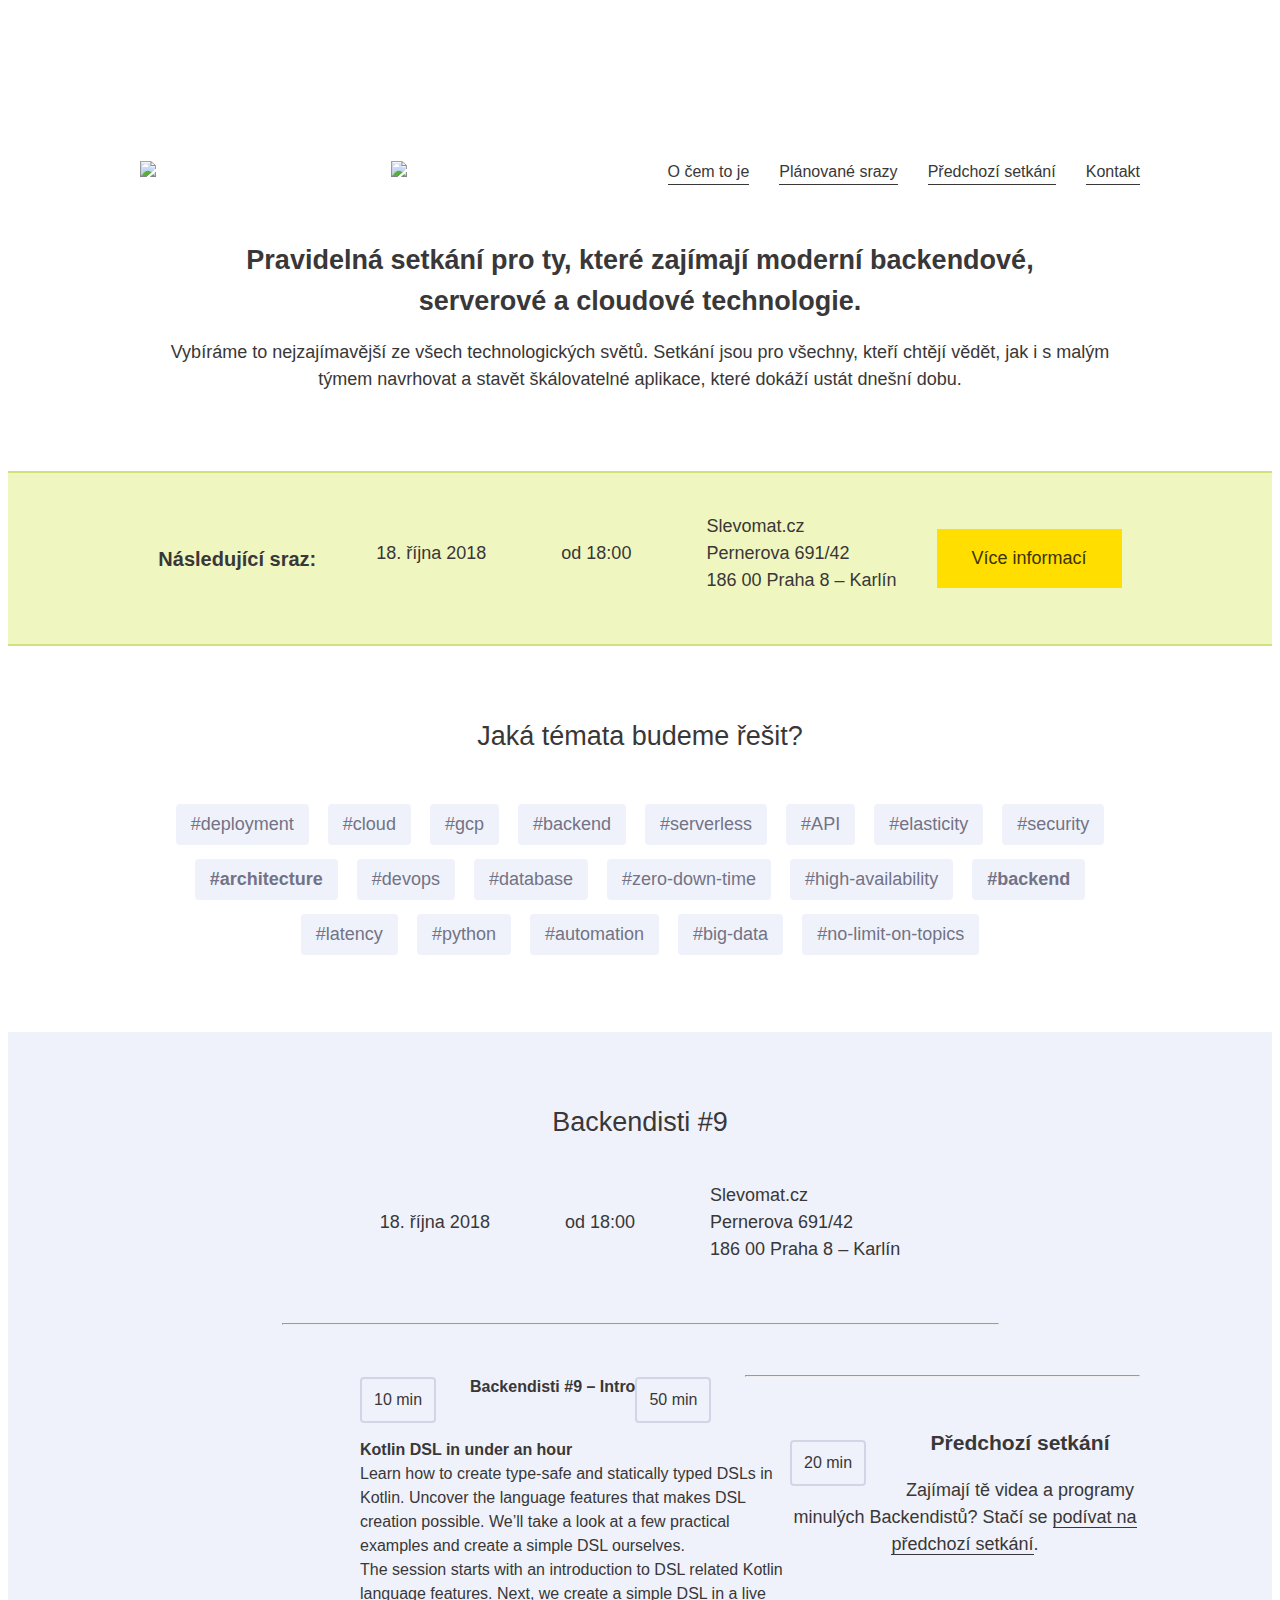
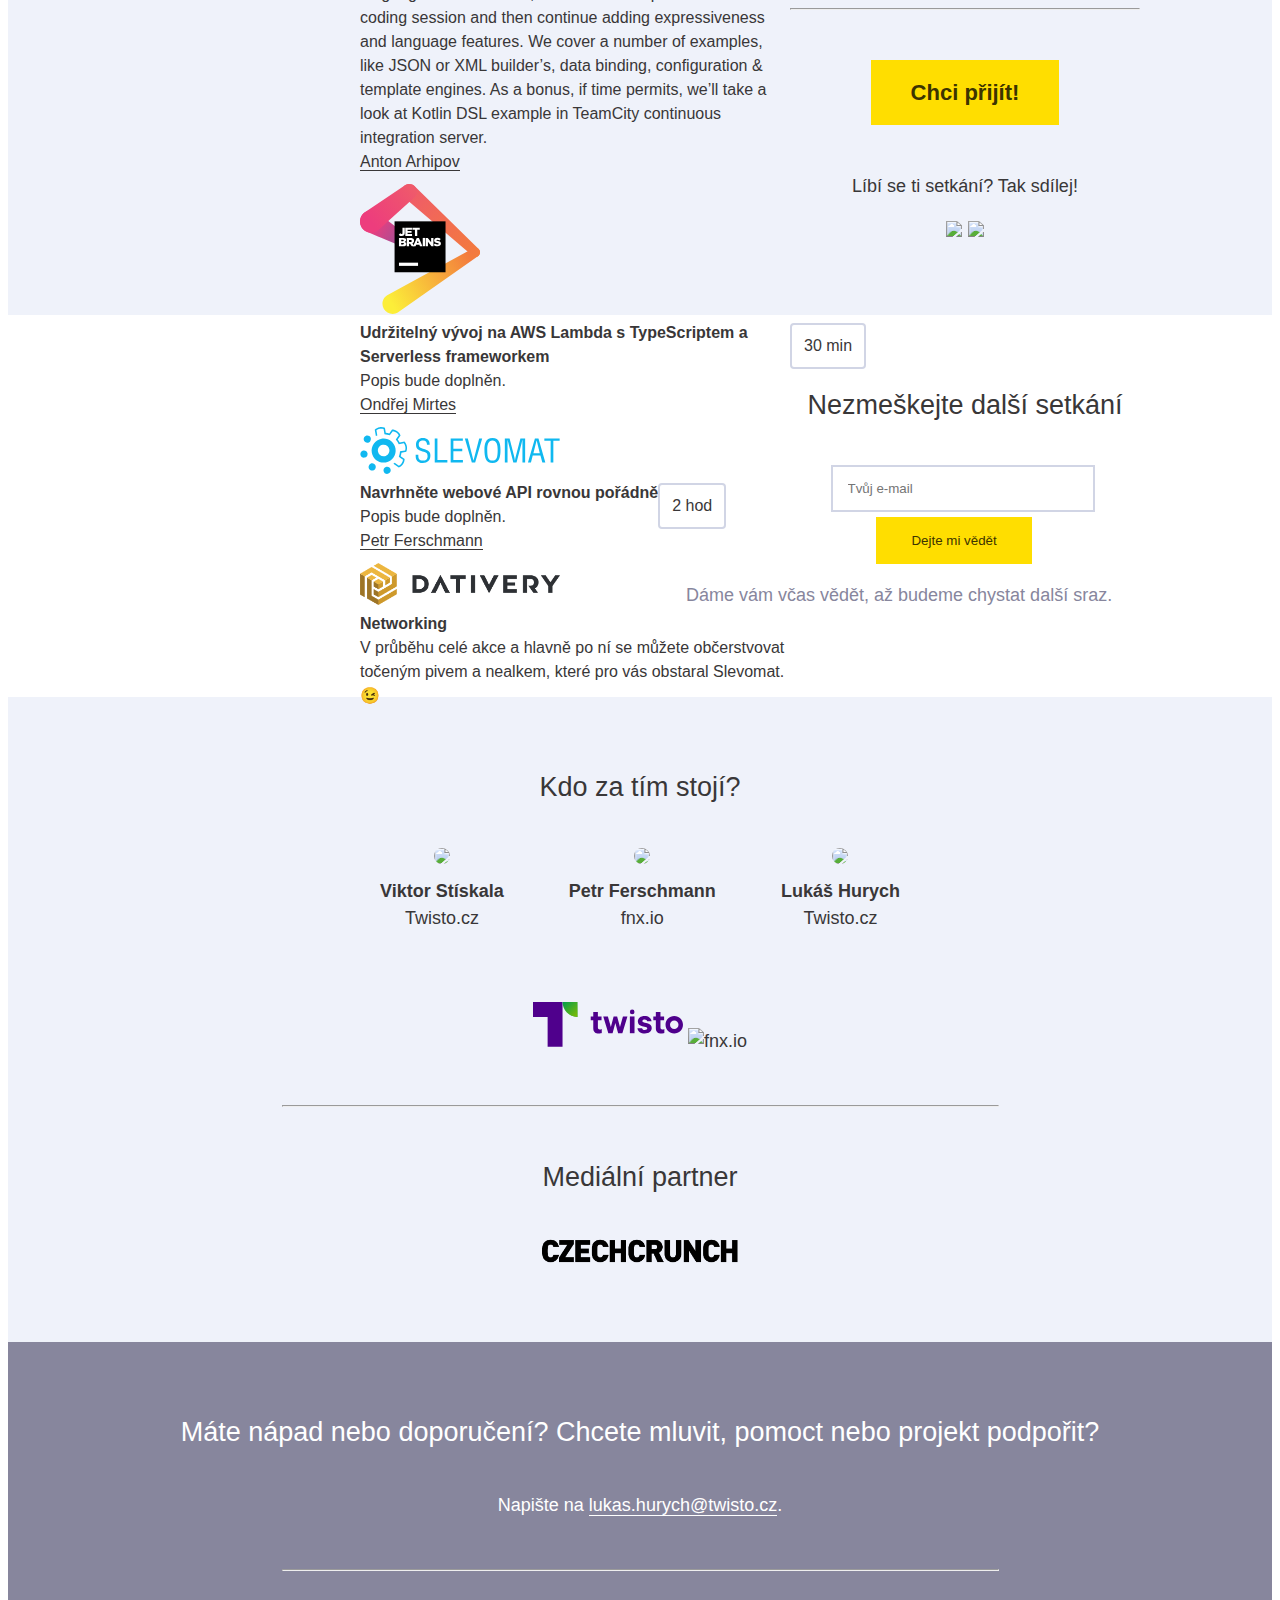
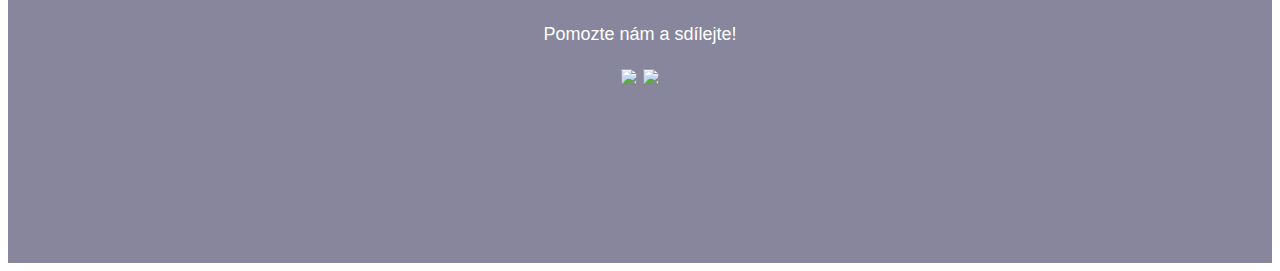
==== commit 1b1f780c: "Added Backendisti #9 content" ====
--- a/index.html
+++ b/index.html
@@ -60,9 +60,9 @@
             <div class="container">
                 <div class="meetup-info clearfix">
                     <span class="headline">Následující sraz:</span>
-                    <span class="date">21.&nbsp;února 2018</span>
+                    <span class="date">18.&nbsp;října 2018</span>
                     <span class="time">od 18:00</span>
-                    <span class="place">Oracle<br>U Trezorky 921/2<br> 158 00 Praha 5</span>
+                    <span class="place">Slevomat.cz<br>Pernerova 691/42<br>186 00 Praha 8 – Karlín</span>
                     <span class="cta"><a href="#meetup" class="btn">Více informací</a></span>
                 </div>
             </div>
@@ -99,13 +99,13 @@
         <section id="meetup">
             <div class="container">
 
-                <h2>Backendisti #8</h2>
+                <h2>Backendisti #9</h2>
 
 
                 <div class="meetup-info">
-                    <span class="date">21.&nbsp;února 2018</span>
+                    <span class="date">18.&nbsp;října 2018</span>
                     <span class="time">od 18:00</span>
-                    <span class="place">Oracle<br>U Trezorky 921/2<br> 158 00 Praha 5</span>
+                    <span class="place">Slevomat.cz<br>Pernerova 691/42<br>186 00 Praha 8 – Karlín</span>
                 </div>
 
                 <hr>
@@ -115,7 +115,7 @@
                         <span>10 min</span>
                     </div>
                     <div class="info">
-                        <strong>Backendisti #8 – Intro</strong>
+                        <strong>Backendisti #9 – Intro</strong>
                     </div>
                 </div>
 
@@ -124,14 +124,34 @@
                         <span>50 min</span>
                     </div>
                     <div class="info">
-                        <strong>API gateway brána do světa microservice</strong>
-                        <br>
-                        Jeden z problémů při přechodu na architekturu mikroslužeb představuje chytré směrování požadavků na jednotlivé služby. Z nepřeberného množství jsme se rozhodli inspirovat Netflixem a postavili naší API gateway nad technologiemi Netflix Zuul či Spring boot. V této prezentaci si představíme celou infrastrukturu, kterou API gateway a ekosystém mikroslužeb používá, od monitoringu, přes administrační rozhraní až po runtime změny konfigurace. Dále si ukážeme, jak API gateway umožňuje vystavovat use case orientovaná API např. pro mobilní zařízení včetně jejich dokumentace a testů.
-                        <br>
-                        <a href="https://www.linkedin.com/in/luk%C3%A1%C5%A1-nov%C3%BD-970b7347/" target="_blank">Lukáš Nový</a>, <a href="https://www.linkedin.com/in/dominikmostek/" target="_blank">Dominik Moštek</a>
-                        <br>
-                        <a href="https://zonky.cz/" target="_blank" class="noborder">
-                            <img src="img/speakers/logo-zonky.png" alt="Zonky logo">
+                        <strong>Kotlin DSL in under an hour</strong>
+                        <br>
+                        Learn how to create type-safe and statically typed DSLs in Kotlin. Uncover the language features that makes DSL creation possible. We’ll take a look at a few practical examples and create a simple DSL ourselves.
+                        <br>
+                        The session starts with an introduction to DSL related Kotlin language features. Next, we create a simple DSL in a live coding session and then continue adding expressiveness and language features. We cover a number of examples, like JSON or XML builder’s, data binding, configuration & template engines. As a bonus, if time permits, we’ll take a look at Kotlin DSL example in TeamCity continuous integration server.
+                        <br>
+                        <a href="https://twitter.com/antonarhipov" target="_blank">Anton Arhipov</a>
+                        <br>
+                        <a href="https://www.jetbrains.com/" target="_blank" class="noborder">
+                            <img src="img/speakers/jetbrains.svg" alt="Jetbrains logo">
+                        </a>
+                        <br>
+                    </div>
+                </div>
+
+                <div class="talk clearfix">
+                    <div class="time">
+                        <span>20 min</span>
+                    </div>
+                    <div class="info">
+                        <strong>Udržitelný vývoj na AWS Lambda s TypeScriptem a Serverless frameworkem</strong>
+                        <br>
+                        Popis bude doplněn.
+                        <br>
+                        <a href="https://www.linkedin.com/in/ondrejmirtes/" target="_blank">Ondřej Mirtes</a>
+                        <br>
+                        <a href="https://www.slevomat.cz/" target="_blank" class="noborder">
+                            <img src="img/speakers/slevomat.svg" alt="Slevomat logo" width="200">
                         </a>
                         <br>
                     </div>
@@ -142,32 +162,14 @@
                         <span>30 min</span>
                     </div>
                     <div class="info">
-                        <strong>Analýza a generování textů v přirozeném jazyce</strong>
-                        <br>
-                        Geneea se věnuje vývoji vlastních systémů pro analýzu textů v přirozeném jazyce (NLP) a pro generování textů ze strukturovaných dat (NLG). V přednášce vysvětlíme stručně základní funkce zpracování přirozeného jazyka. Nahlédneme pod pokličku, jak jsme vytvářeli textově analytickou platformu, jak jí trénujeme, testujeme a jakou používáme infrastrukturu.
-                        <br>
-                        <a href="https://www.linkedin.com/in/jhana/" target="_blank">Jirka Hana</a>, <a href="https://www.linkedin.com/in/petrhamernik/" target="_blank">Petr Hamerník</a>
-                        <br>
-                        <a href="https://geneea.com/" target="_blank" class="noborder">
-                            <img src="img/speakers/geneea.png" alt="Geneea logo" width="200">
-                        </a>
-                        <br>
-                    </div>
-                </div>
-
-                <div class="talk clearfix">
-                    <div class="time">
-                        <span>20 min</span>
-                    </div>
-                    <div class="info">
-                        <strong>Oracle Cloud Platform</strong>
-                        <br>
-                        Oracle už dávno není jen databáze. Seznamte se s Oracle Cloudem, který nabízí kompletní cloudové portfolio IaaS, SaaS a pestrou škálu platformních služeb. Prakticky si ukážeme Oracle IoT Cloud Service. Tato služba umožňuje připojení k libovolnému zařízení generujícímu data, v reálném čase data analyzovat a na tomto základě vytvářet předpovědi dalšího vývoje. Díky tomu lze rozšířit funkcionalitu podnikových procesů a rychle vytvářet aplikace IoT, které zahrnují např. preventivní údržbu zařízení nebo sledování majetku.
-                        <br>
-                        <a href="https://www.linkedin.com/in/jaroslav-novotny-881bb93/" target="_blank">Jaroslav Novotný</a>, <a href="https://www.linkedin.com/in/vitnohejl" target="_blank">Vít Nohejl</a>
-                        <br>
-                        <a href="https://oracle.com/" class="noborder" target="_blank">
-                            <img src="img/speakers/oracle.svg" alt="Oracle logo" width="200">
+                        <strong>Navrhněte webové API rovnou pořádně</strong>
+                        <br>
+                        Popis bude doplněn.
+                        <br>
+                        <a href="https://www.linkedin.com/in/fersman/" target="_blank">Petr Ferschmann</a>
+                        <br>
+                        <a href="https://www.dativery.com/cs/" class="noborder" target="_blank">
+                            <img src="img/speakers/dativery.png" alt="Oracle logo" width="200">
                         </a>
                     </div>
                 </div>
@@ -179,7 +181,7 @@
                     <div class="info">
                         <strong>Networking</strong>
                         <br>
-                        V průběhu celé akce a hlavně po ní se můžete občerstvovat jak točeným pivem, tak i jídlem, které pro vás obstaral Oracle
+                        V průběhu celé akce a hlavně po ní se můžete občerstvovat točeným pivem a nealkem, které pro vás obstaral Slevomat.
                         &#x1F609;
                     </div>
                 </div>
@@ -192,6 +194,90 @@
                 <hr>
 
                 <div class="previous-meetups">
+                    <h2>Backendisti #8</h2>
+
+                    <div class="meetup-info">
+                        <span class="date">21.&nbsp;února 2018</span>
+                        <span class="time">od 18:00</span>
+                        <span class="place">Oracle<br>U Trezorky 921/2<br> 158 00 Praha 5</span>
+                    </div>
+
+                    <hr>
+
+                    <div class="talk clearfix">
+                        <div class="time">
+                            <span>10 min</span>
+                        </div>
+                        <div class="info">
+                            <strong>Backendisti #8 – Intro</strong>
+                        </div>
+                    </div>
+
+                    <div class="talk clearfix">
+                        <div class="time">
+                            <span>50 min</span>
+                        </div>
+                        <div class="info">
+                            <strong>API gateway brána do světa microservice</strong>
+                            <br>
+                            Jeden z problémů při přechodu na architekturu mikroslužeb představuje chytré směrování požadavků na jednotlivé služby. Z nepřeberného množství jsme se rozhodli inspirovat Netflixem a postavili naší API gateway nad technologiemi Netflix Zuul či Spring boot. V této prezentaci si představíme celou infrastrukturu, kterou API gateway a ekosystém mikroslužeb používá, od monitoringu, přes administrační rozhraní až po runtime změny konfigurace. Dále si ukážeme, jak API gateway umožňuje vystavovat use case orientovaná API např. pro mobilní zařízení včetně jejich dokumentace a testů.
+                            <br>
+                            <a href="https://www.linkedin.com/in/luk%C3%A1%C5%A1-nov%C3%BD-970b7347/" target="_blank">Lukáš Nový</a>, <a href="https://www.linkedin.com/in/dominikmostek/" target="_blank">Dominik Moštek</a>
+                            <br>
+                            <a href="https://zonky.cz/" target="_blank" class="noborder">
+                                <img src="img/speakers/logo-zonky.png" alt="Zonky logo">
+                            </a>
+                            <br>
+                        </div>
+                    </div>
+
+                    <div class="talk clearfix">
+                        <div class="time">
+                            <span>30 min</span>
+                        </div>
+                        <div class="info">
+                            <strong>Analýza a generování textů v přirozeném jazyce</strong>
+                            <br>
+                            Geneea se věnuje vývoji vlastních systémů pro analýzu textů v přirozeném jazyce (NLP) a pro generování textů ze strukturovaných dat (NLG). V přednášce vysvětlíme stručně základní funkce zpracování přirozeného jazyka. Nahlédneme pod pokličku, jak jsme vytvářeli textově analytickou platformu, jak jí trénujeme, testujeme a jakou používáme infrastrukturu.
+                            <br>
+                            <a href="https://www.linkedin.com/in/jhana/" target="_blank">Jirka Hana</a>, <a href="https://www.linkedin.com/in/petrhamernik/" target="_blank">Petr Hamerník</a>
+                            <br>
+                            <a href="https://geneea.com/" target="_blank" class="noborder">
+                                <img src="img/speakers/geneea.png" alt="Geneea logo" width="200">
+                            </a>
+                            <br>
+                        </div>
+                    </div>
+
+                    <div class="talk clearfix">
+                        <div class="time">
+                            <span>20 min</span>
+                        </div>
+                        <div class="info">
+                            <strong>Oracle Cloud Platform</strong>
+                            <br>
+                            Oracle už dávno není jen databáze. Seznamte se s Oracle Cloudem, který nabízí kompletní cloudové portfolio IaaS, SaaS a pestrou škálu platformních služeb. Prakticky si ukážeme Oracle IoT Cloud Service. Tato služba umožňuje připojení k libovolnému zařízení generujícímu data, v reálném čase data analyzovat a na tomto základě vytvářet předpovědi dalšího vývoje. Díky tomu lze rozšířit funkcionalitu podnikových procesů a rychle vytvářet aplikace IoT, které zahrnují např. preventivní údržbu zařízení nebo sledování majetku.
+                            <br>
+                            <a href="https://www.linkedin.com/in/jaroslav-novotny-881bb93/" target="_blank">Jaroslav Novotný</a>, <a href="https://www.linkedin.com/in/vitnohejl" target="_blank">Vít Nohejl</a>
+                            <br>
+                            <a href="https://oracle.com/" class="noborder" target="_blank">
+                                <img src="img/speakers/oracle.svg" alt="Oracle logo" width="200">
+                            </a>
+                        </div>
+                    </div>
+
+                    <div class="talk clearfix">
+                        <div class="time">
+                            <span>2 hod</span>
+                        </div>
+                        <div class="info">
+                            <strong>Networking</strong>
+                            <br>
+                            V průběhu celé akce a hlavně po ní se můžete občerstvovat jak točeným pivem, tak i jídlem, které pro vás obstaral Oracle
+                            &#x1F609;
+                        </div>
+                    </div>
+
                     <h2>Backendisti #7</h2>
 
 
@@ -803,7 +889,7 @@
 
                 </div>
 
-                <a href="https://www.eventbrite.com/e/backendisti-8-tickets-42945235355" class="btn cta" target="_blank">Chci přijít!</a>
+                <a href="https://www.eventbrite.com/e/backendisti-9-tickets-50952916545" class="btn cta" target="_blank">Chci přijít!</a>
 
                 <p>Líbí se ti setkání? Tak sdílej!</p>
                 <a href="https://www.facebook.com/Backendisti/" class="icon" target="_blank"><img src="img/fb-color.png" width="46"></a>
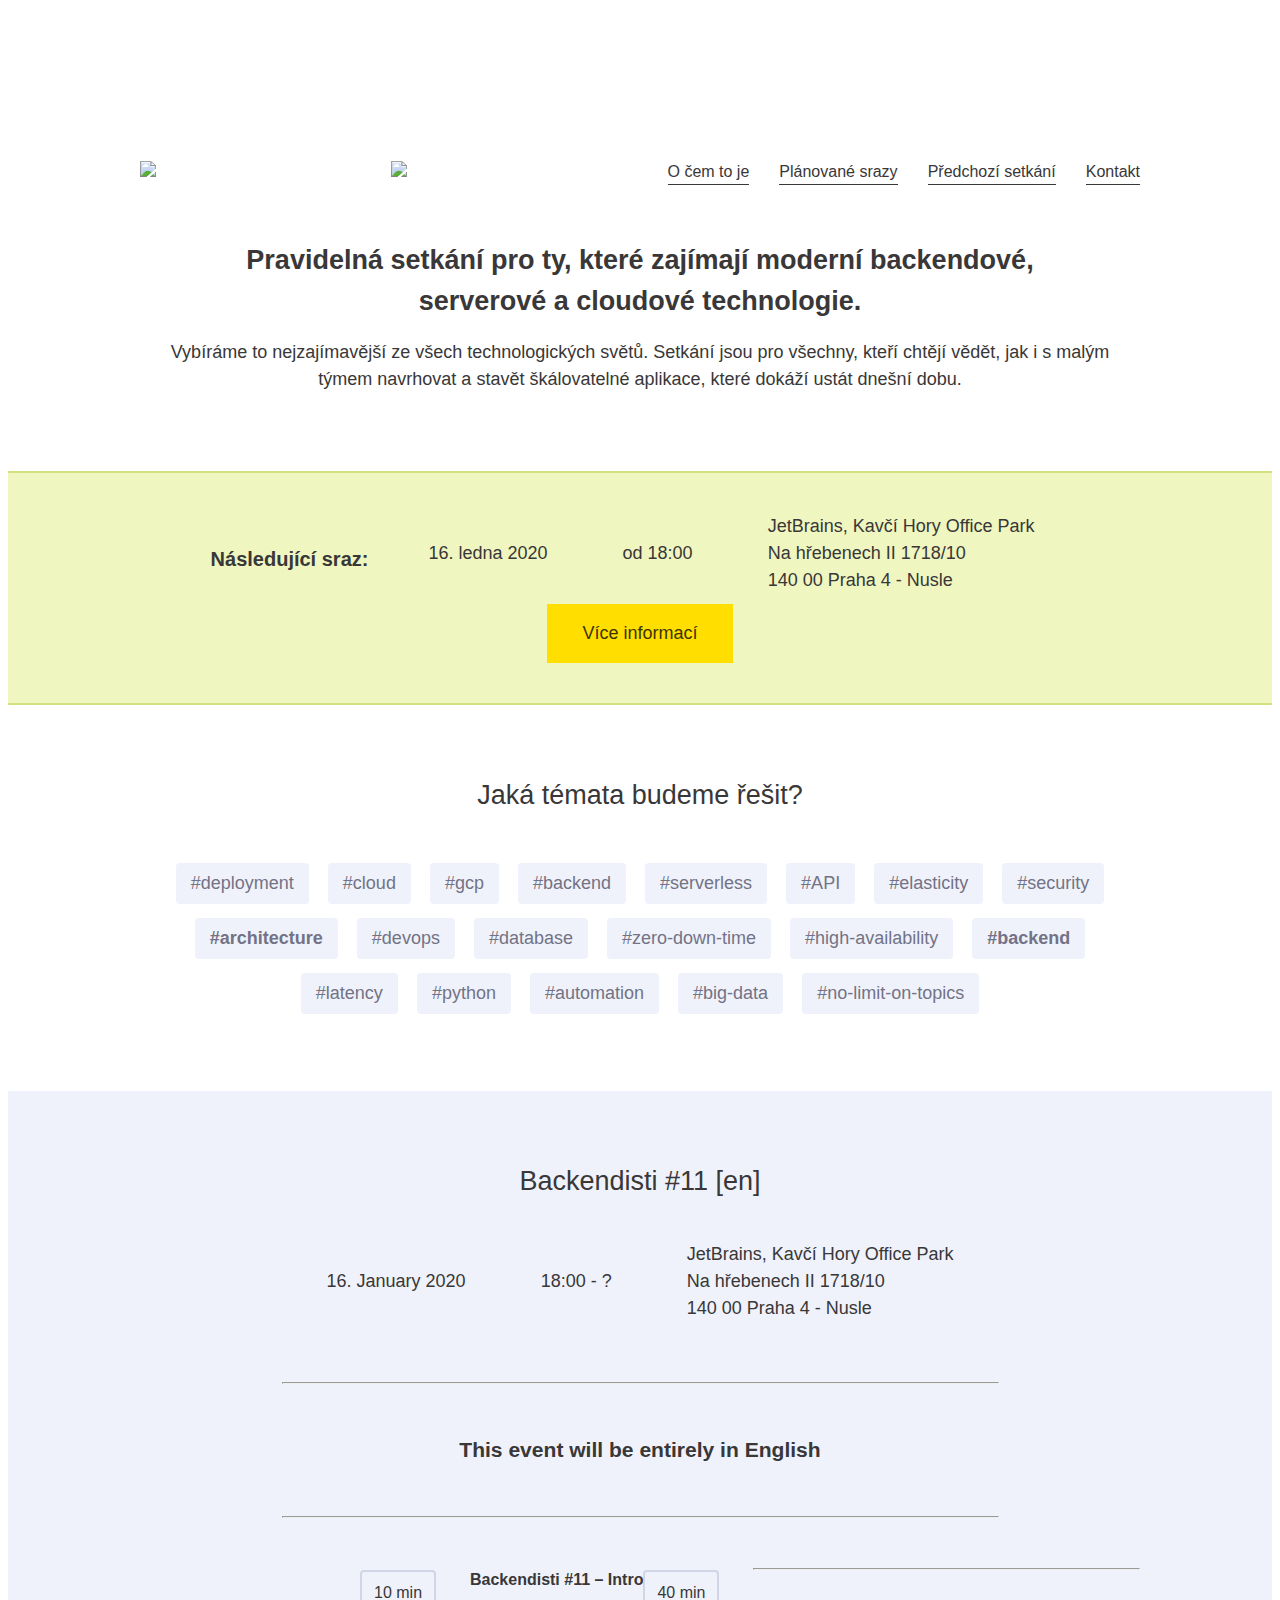
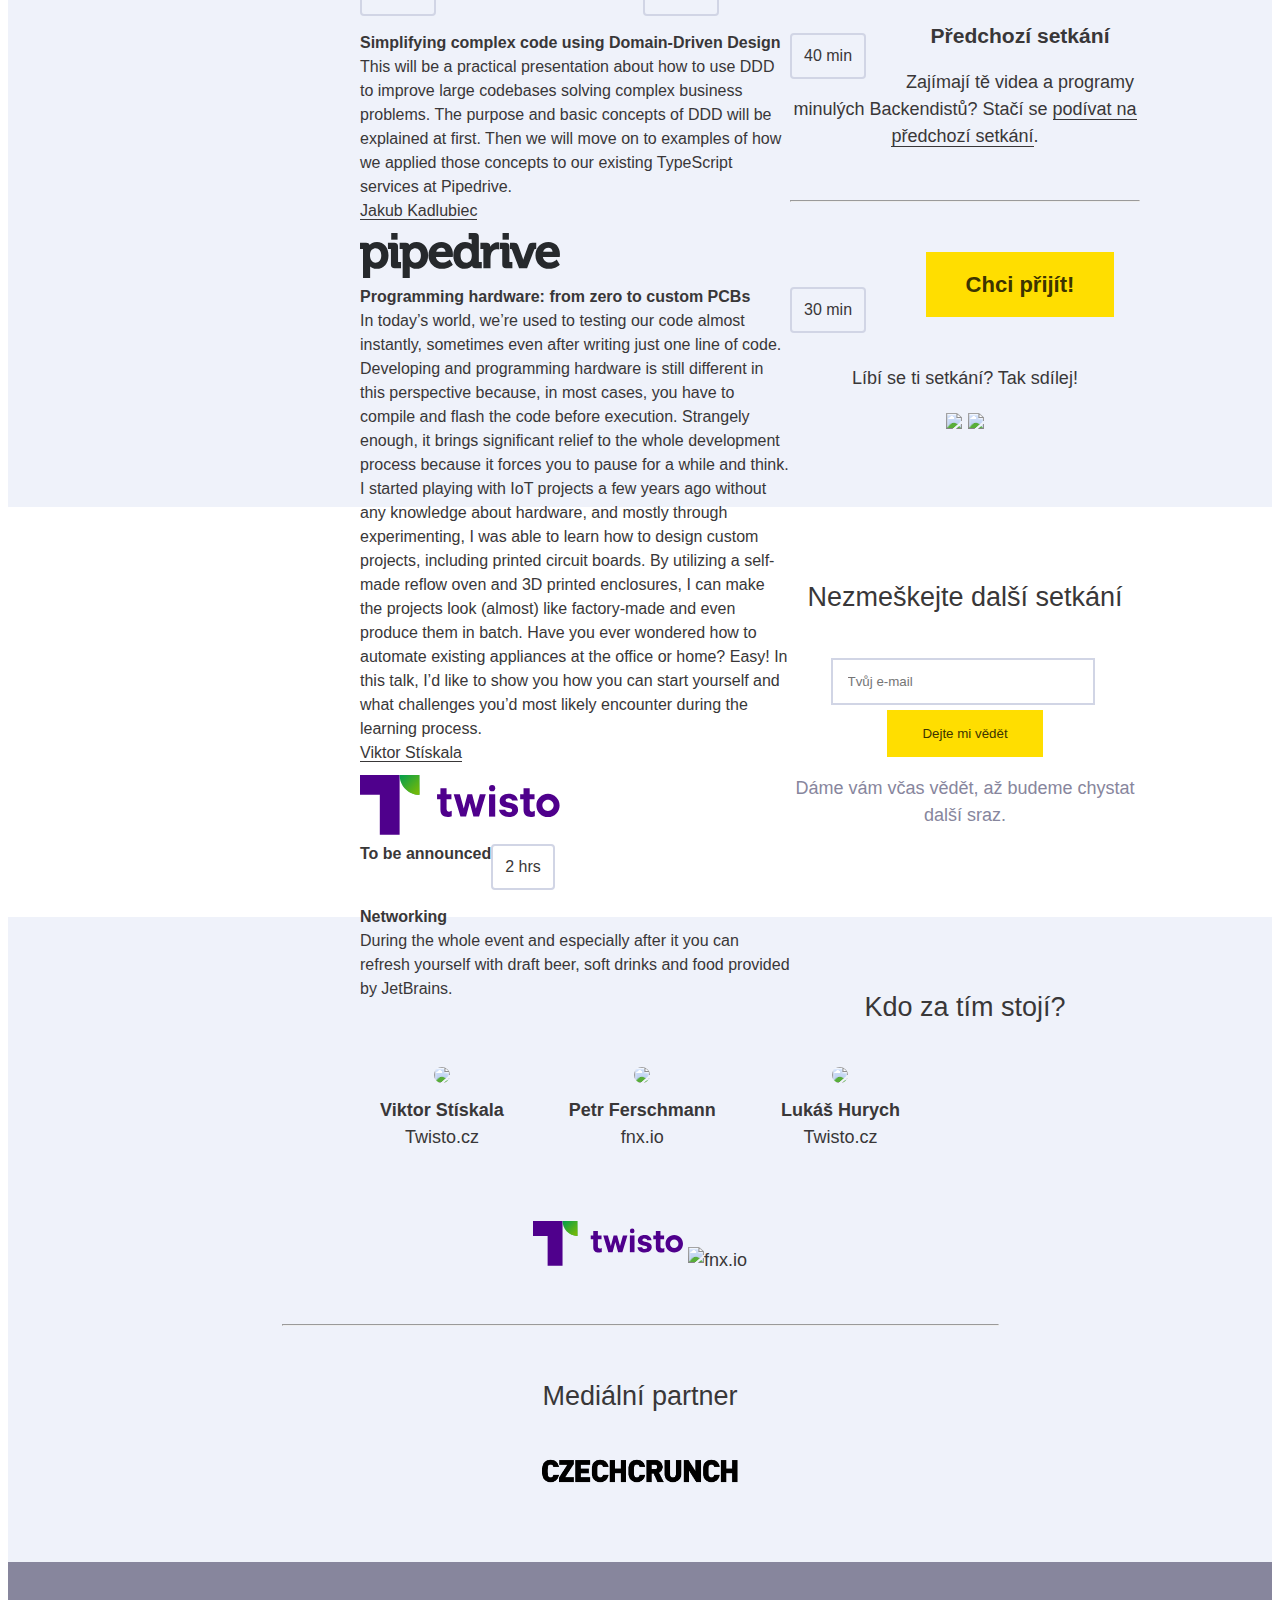
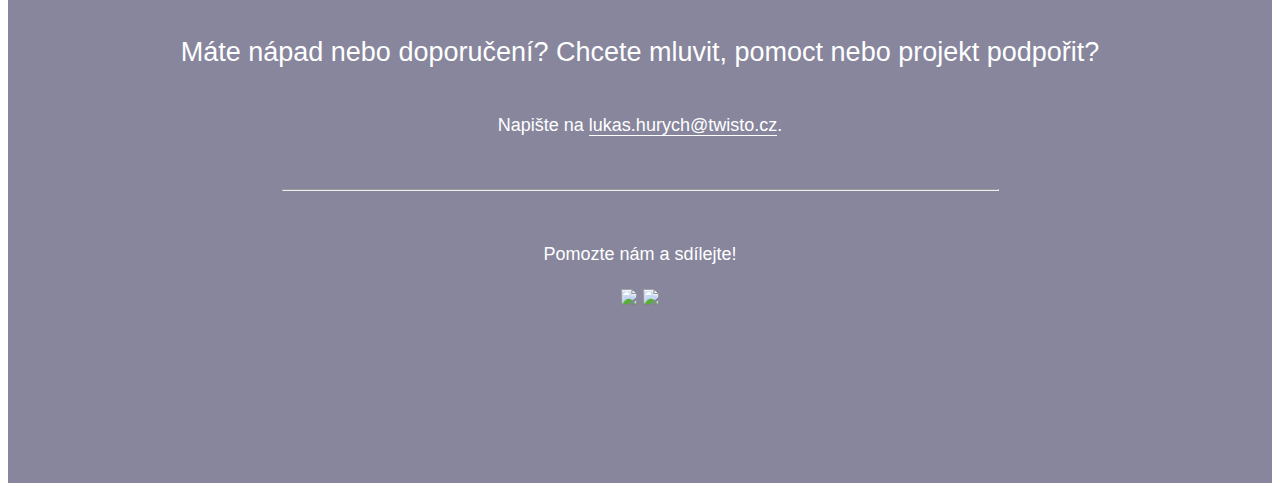
==== commit eeefd355: "Add Backendisti 11 meetup" ====
--- a/index.html
+++ b/index.html
@@ -60,9 +60,9 @@
             <div class="container">
                 <div class="meetup-info clearfix">
                     <span class="headline">Následující sraz:</span>
-                    <span class="date">18.&nbsp;října 2018</span>
+                    <span class="date">16.&nbsp;ledna 2020</span>
                     <span class="time">od 18:00</span>
-                    <span class="place">Slevomat.cz<br>Pernerova 691/42<br>186 00 Praha 8 – Karlín</span>
+                    <span class="place">JetBrains, Kavčí Hory Office Park<br>Na hřebenech II 1718/10 <br>140 00 Praha 4 - Nusle</span>
                     <span class="cta"><a href="#meetup" class="btn">Více informací</a></span>
                 </div>
             </div>
@@ -99,15 +99,17 @@
         <section id="meetup">
             <div class="container">
 
-                <h2>Backendisti #9</h2>
+                <h2>Backendisti #11 [en]</h2>
 
 
                 <div class="meetup-info">
-                    <span class="date">18.&nbsp;října 2018</span>
-                    <span class="time">od 18:00</span>
-                    <span class="place">Slevomat.cz<br>Pernerova 691/42<br>186 00 Praha 8 – Karlín</span>
-                </div>
-
+                    <span class="date">16.&nbsp;January 2020</span>
+                    <span class="time">18:00 - ?</span>
+                    <span class="place">JetBrains, Kavčí Hory Office Park<br>Na hřebenech II 1718/10 <br>140 00 Praha 4 - Nusle</span>
+                </div>
+
+                <hr>
+                <h3>This event will be entirely in English</h3>
                 <hr>
 
                 <div class="talk clearfix">
@@ -115,25 +117,23 @@
                         <span>10 min</span>
                     </div>
                     <div class="info">
-                        <strong>Backendisti #9 – Intro</strong>
+                        <strong>Backendisti #11 – Intro</strong>
                     </div>
                 </div>
 
                 <div class="talk clearfix">
                     <div class="time">
-                        <span>50 min</span>
+                        <span>40 min</span>
                     </div>
                     <div class="info">
-                        <strong>Kotlin DSL in under an hour</strong>
+                        <strong>Simplifying complex code using Domain-Driven Design</strong>
                         <br>
-                        Learn how to create type-safe and statically typed DSLs in Kotlin. Uncover the language features that makes DSL creation possible. We’ll take a look at a few practical examples and create a simple DSL ourselves.
+                        This will be a practical presentation about how to use DDD to improve large codebases solving complex business problems. The purpose and basic concepts of DDD will be explained at first. Then we will move on to examples of how we applied those concepts to our existing TypeScript services at Pipedrive.
                         <br>
-                        The session starts with an introduction to DSL related Kotlin language features. Next, we create a simple DSL in a live coding session and then continue adding expressiveness and language features. We cover a number of examples, like JSON or XML builder’s, data binding, configuration & template engines. As a bonus, if time permits, we’ll take a look at Kotlin DSL example in TeamCity continuous integration server.
+                        <a href="https://www.linkedin.com/in/jkadlubiec/" target="_blank">Jakub Kadlubiec</a>
                         <br>
-                        <a href="https://twitter.com/antonarhipov" target="_blank">Anton Arhipov</a>
-                        <br>
-                        <a href="https://www.jetbrains.com/" target="_blank" class="noborder">
-                            <img src="img/speakers/jetbrains.svg" alt="Jetbrains logo">
+                        <a href="https://www.pipedrive.com/" target="_blank" class="noborder">
+                            <img src="img/speakers/pipedrive.svg" alt="Pipedrive logo" width="200">
                         </a>
                         <br>
                     </div>
@@ -141,17 +141,19 @@
 
                 <div class="talk clearfix">
                     <div class="time">
-                        <span>20 min</span>
+                        <span>40 min</span>
                     </div>
                     <div class="info">
-                        <strong>Udržitelný vývoj na AWS Lambda s TypeScriptem a Serverless frameworkem</strong>
+                        <strong>Programming hardware: from zero to custom PCBs</strong>
                         <br>
-                        Popis bude doplněn.
+                        In today’s world, we’re used to testing our code almost instantly, sometimes even after writing just one line of code. Developing and programming hardware is still different in this perspective because, in most cases, you have to compile and flash the code before execution. Strangely enough, it brings significant relief to the whole development process because it forces you to pause for a while and think.
                         <br>
-                        <a href="https://www.linkedin.com/in/ondrejmirtes/" target="_blank">Ondřej Mirtes</a>
+                        I started playing with IoT projects a few years ago without any knowledge about hardware, and mostly through experimenting, I was able to learn how to design custom projects, including printed circuit boards. By utilizing a self-made reflow oven and 3D printed enclosures, I can make the projects look (almost) like factory-made and even produce them in batch. Have you ever wondered how to automate existing appliances at the office or home? Easy! In this talk, I’d like to show you how you can start yourself and what challenges you’d most likely encounter during the learning process.
                         <br>
-                        <a href="https://www.slevomat.cz/" target="_blank" class="noborder">
-                            <img src="img/speakers/slevomat.svg" alt="Slevomat logo" width="200">
+                        <a href="https://www.linkedin.com/in/viktorstiskala/" target="_blank">Viktor Stískala</a>
+                        <br>
+                        <a href="https://www.twisto.cz/" target="_blank" class="noborder">
+                            <img src="img/logo-twisto.svg" alt="Twisto logo" width="200">
                         </a>
                         <br>
                     </div>
@@ -162,27 +164,18 @@
                         <span>30 min</span>
                     </div>
                     <div class="info">
-                        <strong>Navrhněte webové API rovnou pořádně</strong>
-                        <br>
-                        Popis bude doplněn.
-                        <br>
-                        <a href="https://www.linkedin.com/in/fersman/" target="_blank">Petr Ferschmann</a>
-                        <br>
-                        <a href="https://www.dativery.com/cs/" class="noborder" target="_blank">
-                            <img src="img/speakers/dativery.png" alt="Oracle logo" width="200">
-                        </a>
+                        <strong>To be announced</strong>
                     </div>
                 </div>
 
                 <div class="talk clearfix">
                     <div class="time">
-                        <span>2 hod</span>
+                        <span>2 hrs</span>
                     </div>
                     <div class="info">
                         <strong>Networking</strong>
                         <br>
-                        V průběhu celé akce a hlavně po ní se můžete občerstvovat točeným pivem a nealkem, které pro vás obstaral Slevomat.
-                        &#x1F609;
+                        During the whole event and especially after it you can refresh yourself with draft beer, soft drinks and food provided by JetBrains.
                     </div>
                 </div>
 
@@ -194,6 +187,175 @@
                 <hr>
 
                 <div class="previous-meetups">
+                    <h2>Backendisti #10</h2>
+
+                    <div class="meetup-info">
+                        <span class="date">23.&nbsp;ledna 2019</span>
+                        <span class="time">od 18:00</span>
+                        <span class="place">Socialbakers<br>Pernerova 676/53<br>186 00 Praha 8 – Karlín</span>
+                    </div>
+
+                    <hr>
+
+                    <div class="talk clearfix">
+                        <div class="time">
+                            <span>10 min</span>
+                        </div>
+                        <div class="info">
+                            <strong>Backendisti #10 – Intro</strong>
+                        </div>
+                    </div>
+
+                    <div class="talk clearfix">
+                        <div class="time">
+                            <span>50 min</span>
+                        </div>
+                        <div class="info">
+                            <strong>How we processed millions of designs in 2018</strong>
+                            <br>
+                            With Avocode, our users are able to inspect design files without the actual design software like Photoshop. This required creating an infrastructure that is able to parse and render all the formats as fast and reliable as possible. This talk will be a short overview of our backend infrastructure and how we leveraged technologies like Kubernetes and Helm, Django, Emscripten and Grafana.
+                            <br>
+                            <a href="https://www.linkedin.com/in/rychlis/" target="_blank">Tomáš Rychlik</a>
+                            <br>
+                            <a href="https://www.avocode.com/" target="_blank" class="noborder">
+                                <img src="img/speakers/avocode.svg" alt="Avocode logo" width="200">
+                            </a>
+                            <br>
+                        </div>
+                    </div>
+
+                    <div class="talk clearfix">
+                        <div class="time">
+                            <span>30 min</span>
+                        </div>
+                        <div class="info">
+                            <strong> Let your open-source projects live in the cloud</strong>
+                            <br>
+                            In this talk, I will show how you can give your open-source projects a live presence in the cloud using Apify Actors - a new serverless computing platform for jobs that are longer than a lifetime of a single HTTP transaction. Once you build and publish an actor, anyone can start using it straight away without a need to install or setup anything on their own infrastructure. And you don’t need to pay a penny for the cloud hosting.
+                            <br>
+                            <a href="https://apify.com/jancurn" target="_blank">Jan Čurn</a>
+                            <br>
+                            <a href="https://www.apify.com/" target="_blank" class="noborder">
+                                <img src="img/speakers/apify.svg" alt="Apify logo" width="200">
+                            </a>
+                            <br>
+                        </div>
+                    </div>
+
+                    <div class="talk clearfix">
+                        <div class="time">
+                            <span>30 min</span>
+                        </div>
+                        <div class="info">
+                            <strong>Mesos in production</strong>
+                            <br>
+                            In Socialbakers we use Mesos and its ecosystem (Marathon, Singularity, MLB) to run and manage our microservices architecture — which now consists of approx. 400 apps in total of 1000 instances (processes). You will get insight into our setup of the cluster, tips and ways we had to reveal ourselves to have smooth production environment. Also, I will share some of the fuckups that happened to us when using this software.
+                            <br>
+                            <a href="https://www.linkedin.com/in/bydga/" target="_blank">Martin Bydžovský</a>
+                            <br>
+                            <a href="https://www.socialbakers.com/" class="noborder" target="_blank">
+                                <img src="img/speakers/socialbakers.svg" alt="Socialbakers logo" width="200">
+                            </a>
+                        </div>
+                    </div>
+
+                    <div class="talk clearfix">
+                        <div class="time">
+                            <span>2 hod</span>
+                        </div>
+                        <div class="info">
+                            <strong>Networking</strong>
+                            <br>
+                            V průběhu celé akce a hlavně po ní se můžete občerstvovat točeným pivem, nealkem a jídlem, které pro vás obstarali Socialbakers. &#x1F609;
+                        </div>
+                    </div>
+
+                    <h2>Backendisti #9</h2>
+
+                    <div class="meetup-info">
+                        <span class="date">18.&nbsp;října 2018</span>
+                        <span class="time">od 18:00</span>
+                        <span class="place">Slevomat.cz<br>Pernerova 691/42<br>186 00 Praha 8 – Karlín</span>
+                    </div>
+
+                    <hr>
+
+                    <div class="talk clearfix">
+                        <div class="time">
+                            <span>10 min</span>
+                        </div>
+                        <div class="info">
+                            <strong>Backendisti #9 – Intro</strong>
+                        </div>
+                    </div>
+
+                    <div class="talk clearfix">
+                        <div class="time">
+                            <span>50 min</span>
+                        </div>
+                        <div class="info">
+                            <strong>Kotlin DSL in under an hour</strong>
+                            <br>
+                            Learn how to create type-safe and statically typed DSLs in Kotlin. Uncover the language features that makes DSL creation possible. We’ll take a look at a few practical examples and create a simple DSL ourselves.
+                            <br>
+                            The session starts with an introduction to DSL related Kotlin language features. Next, we create a simple DSL in a live coding session and then continue adding expressiveness and language features. We cover a number of examples, like JSON or XML builder’s, data binding, configuration & template engines. As a bonus, if time permits, we’ll take a look at Kotlin DSL example in TeamCity continuous integration server.
+                            <br>
+                            <a href="https://twitter.com/antonarhipov" target="_blank">Anton Arhipov</a>
+                            <br>
+                            <a href="https://www.jetbrains.com/" target="_blank" class="noborder">
+                                <img src="img/speakers/jetbrains.svg" alt="Jetbrains logo">
+                            </a>
+                            <br>
+                        </div>
+                    </div>
+
+                    <div class="talk clearfix">
+                        <div class="time">
+                            <span>20 min</span>
+                        </div>
+                        <div class="info">
+                            <strong>Udržitelný vývoj na AWS Lambda s TypeScriptem a Serverless frameworkem</strong>
+                            <br>
+                            Na AWS Lambda lze provozovat jednoduché utility, ale i rozsáhlejší komplexní aplikace. Ukážeme si, jak se neutopit v technickém dluhu po jednom odpoledni a jak se dá pohodlně vyvíjet, když vám neustále pomáhají silné typy a kompilátor. Řekneme si i řadu dalších tipů, které vám usnadní váš život s Lambdou.
+                            <br>
+                            <a href="https://www.linkedin.com/in/ondrejmirtes/" target="_blank">Ondřej Mirtes</a>
+                            <br>
+                            <a href="https://www.slevomat.cz/" target="_blank" class="noborder">
+                                <img src="img/speakers/slevomat.svg" alt="Slevomat logo" width="200">
+                            </a>
+                            <br>
+                        </div>
+                    </div>
+
+                    <div class="talk clearfix">
+                        <div class="time">
+                            <span>30 min</span>
+                        </div>
+                        <div class="info">
+                            <strong>Navrhněte webové API rovnou pořádně</strong>
+                            <br>
+                            Dobré API je důležité. Co by ovšem mělo dobré API obsahovat a jak by mělo vypadat? Musí být dobře dokumentované, efektivní, konzistentní a také umět dostatečné množství věcí. Povím vám o zkušenostech z návrhu API pro FlexiBee, které používají stovky vývojářů v ČR a naopak o konzumaci stovek API v Dativery.
+                            <br>
+                            <a href="https://www.linkedin.com/in/fersman/" target="_blank">Petr Ferschmann</a>
+                            <br>
+                            <a href="https://www.dativery.com/cs/" class="noborder" target="_blank">
+                                <img src="img/speakers/dativery.png" alt="Oracle logo" width="200">
+                            </a>
+                        </div>
+                    </div>
+
+                    <div class="talk clearfix">
+                        <div class="time">
+                            <span>2 hod</span>
+                        </div>
+                        <div class="info">
+                            <strong>Networking</strong>
+                            <br>
+                            V průběhu celé akce a hlavně po ní se můžete občerstvovat točeným pivem a nealkem, které pro vás obstaral Slevomat.
+                            &#x1F609;
+                        </div>
+                    </div>
+
                     <h2>Backendisti #8</h2>
 
                     <div class="meetup-info">
@@ -889,7 +1051,7 @@
 
                 </div>
 
-                <a href="https://www.eventbrite.com/e/backendisti-9-tickets-50952916545" class="btn cta" target="_blank">Chci přijít!</a>
+                <a href="https://www.eventbrite.com/e/backendisti-10-tickets-54643480120" class="btn cta" target="_blank">Chci přijít!</a>
 
                 <p>Líbí se ti setkání? Tak sdílej!</p>
                 <a href="https://www.facebook.com/Backendisti/" class="icon" target="_blank"><img src="img/fb-color.png" width="46"></a>
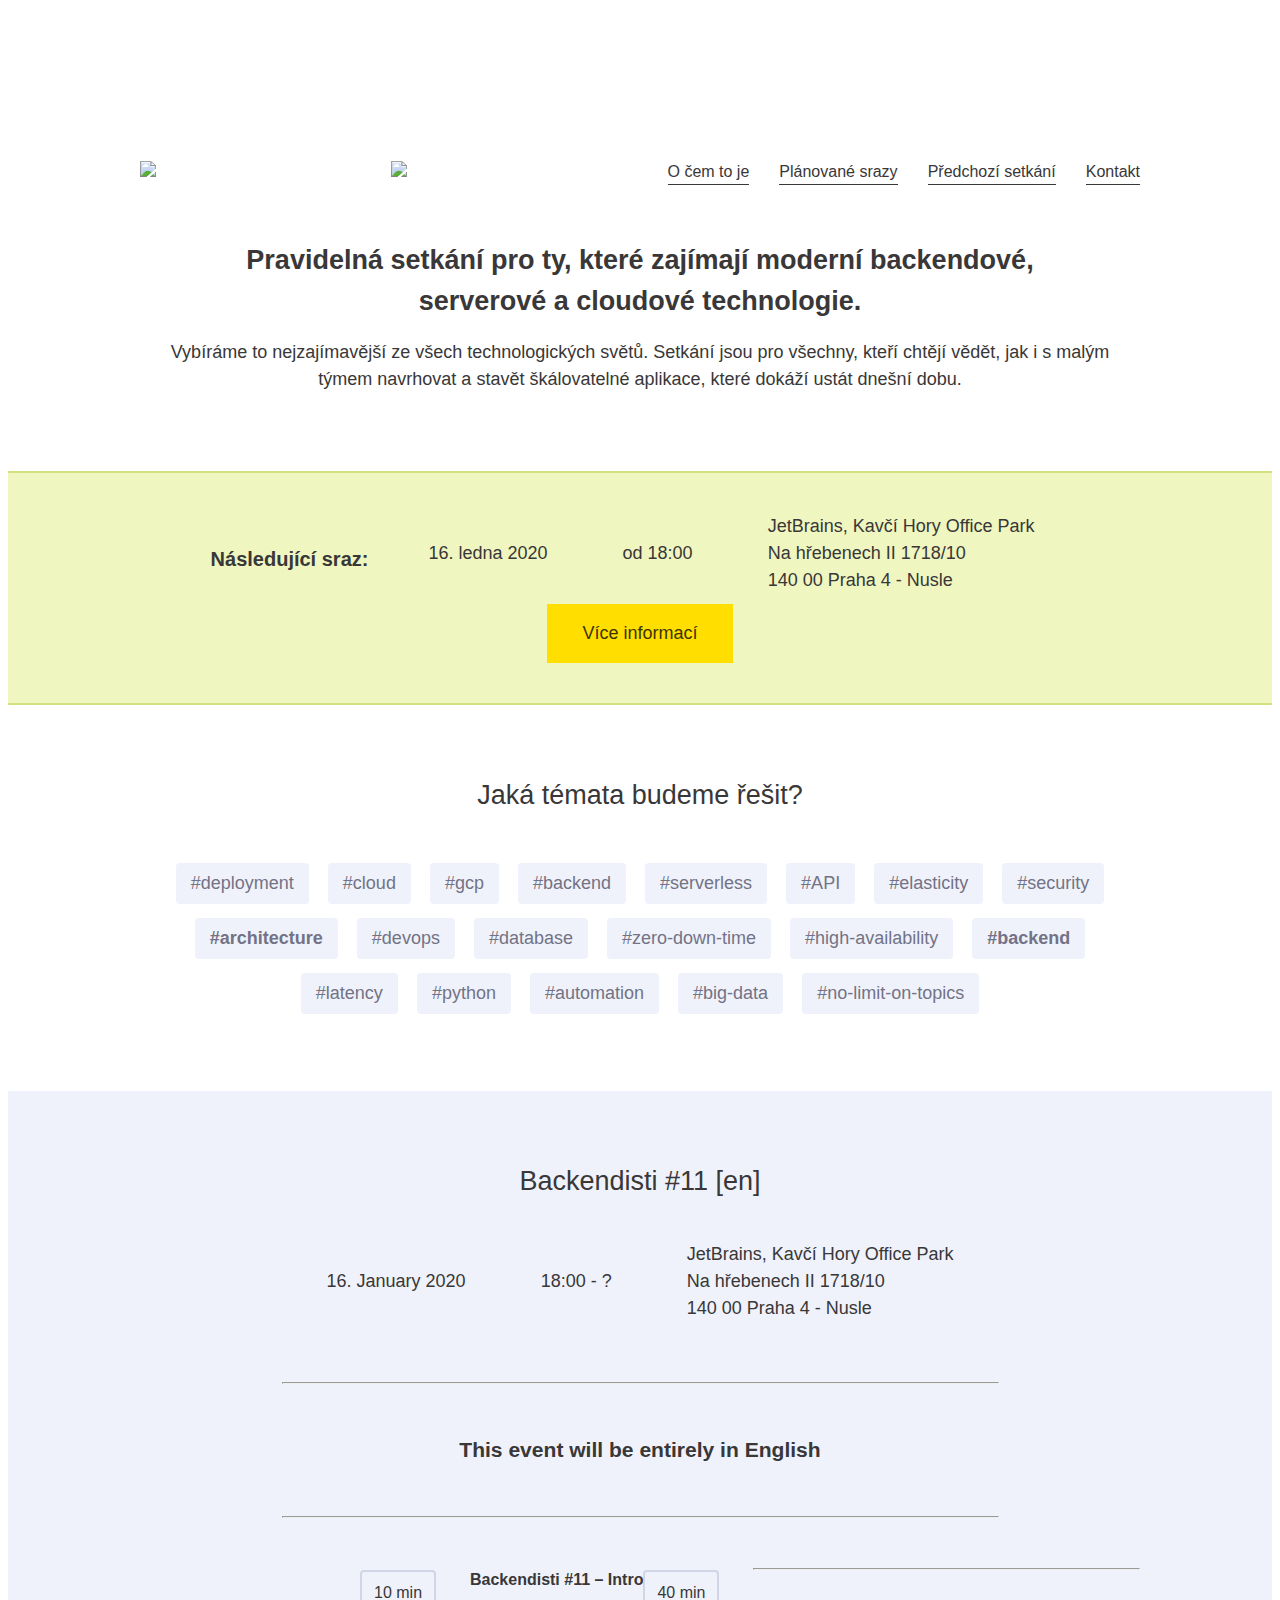
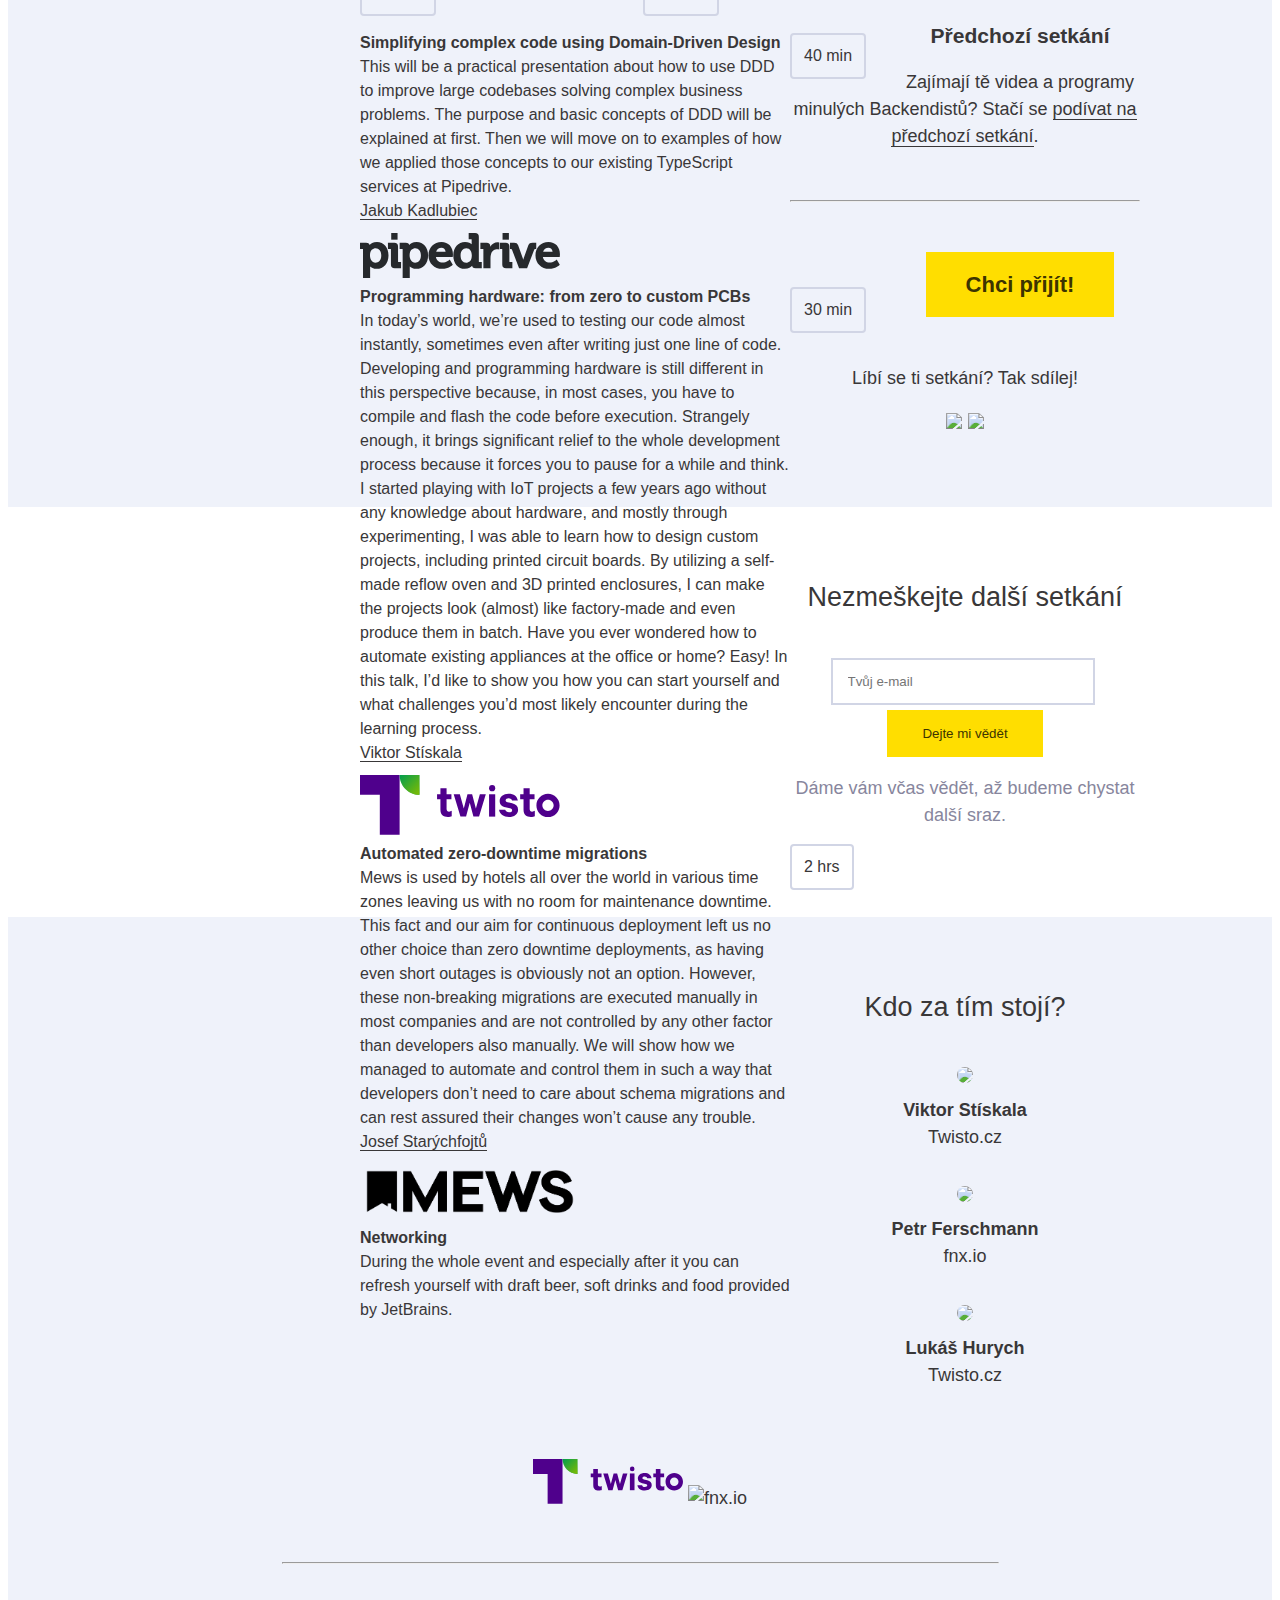
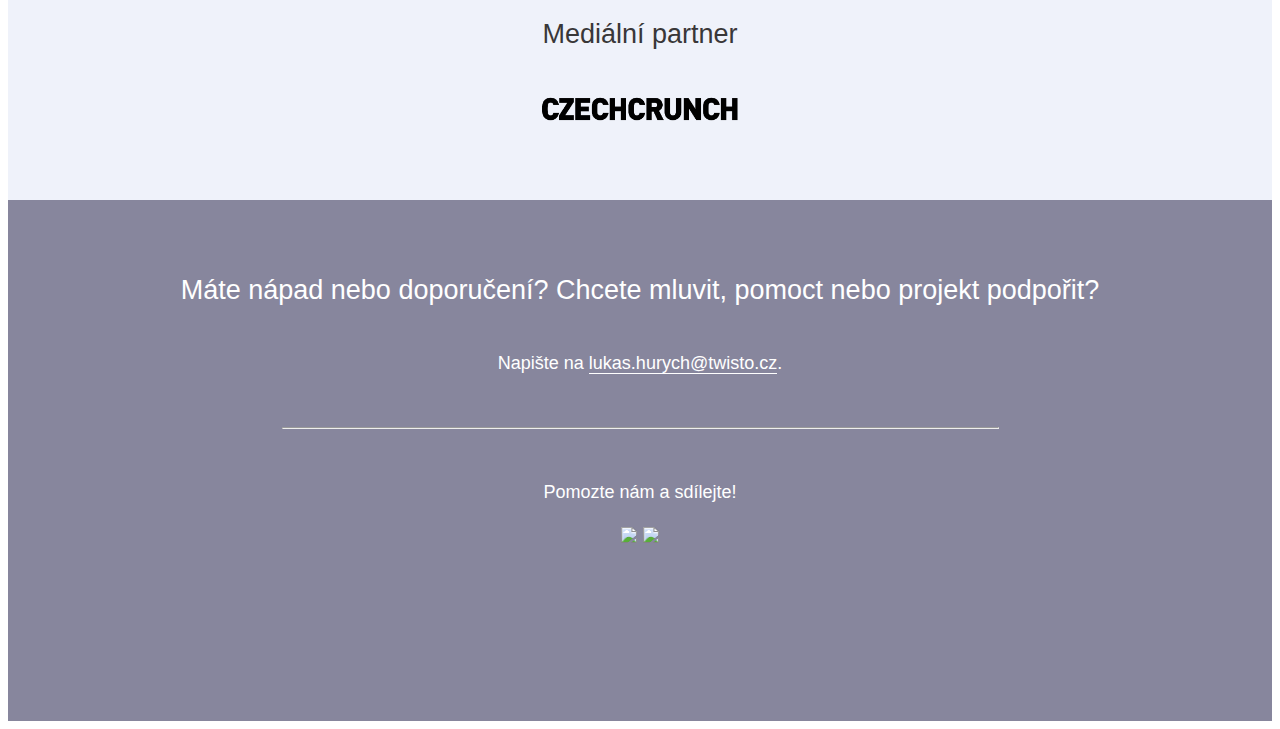
==== commit 5a225996: "Update third speech content" ====
--- a/index.html
+++ b/index.html
@@ -164,7 +164,16 @@
                         <span>30 min</span>
                     </div>
                     <div class="info">
-                        <strong>To be announced</strong>
+                        <strong>Automated zero-downtime migrations</strong>
+                        <br>
+                        Mews is used by hotels all over the world in various time zones leaving us with no room for maintenance downtime. This fact and our aim for continuous deployment left us no other choice than zero downtime deployments, as having even short outages is obviously not an option. However, these non-breaking migrations are executed manually in most companies and are not controlled by any other factor than developers also manually. We will show how we managed to automate and control them in such a way that developers don’t need to care about schema migrations and can rest assured their changes won’t cause any trouble.
+                        <br>
+                        <a href="https://www.linkedin.com/in/starychfojtu/" target="_blank">Josef Starýchfojtů</a>
+                        <br>
+                        <a href="https://www.mews.com/" target="_blank" class="noborder">
+                            <img src="img/speakers/mews.png" alt="MEWS logo" width="220">
+                        </a>
+                        <br>
                     </div>
                 </div>
 
@@ -1051,7 +1060,7 @@
 
                 </div>
 
-                <a href="https://www.eventbrite.com/e/backendisti-10-tickets-54643480120" class="btn cta" target="_blank">Chci přijít!</a>
+                <a href="https://www.eventbrite.com/e/backendisti-11-tickets-88665026481" class="btn cta" target="_blank">Chci přijít!</a>
 
                 <p>Líbí se ti setkání? Tak sdílej!</p>
                 <a href="https://www.facebook.com/Backendisti/" class="icon" target="_blank"><img src="img/fb-color.png" width="46"></a>
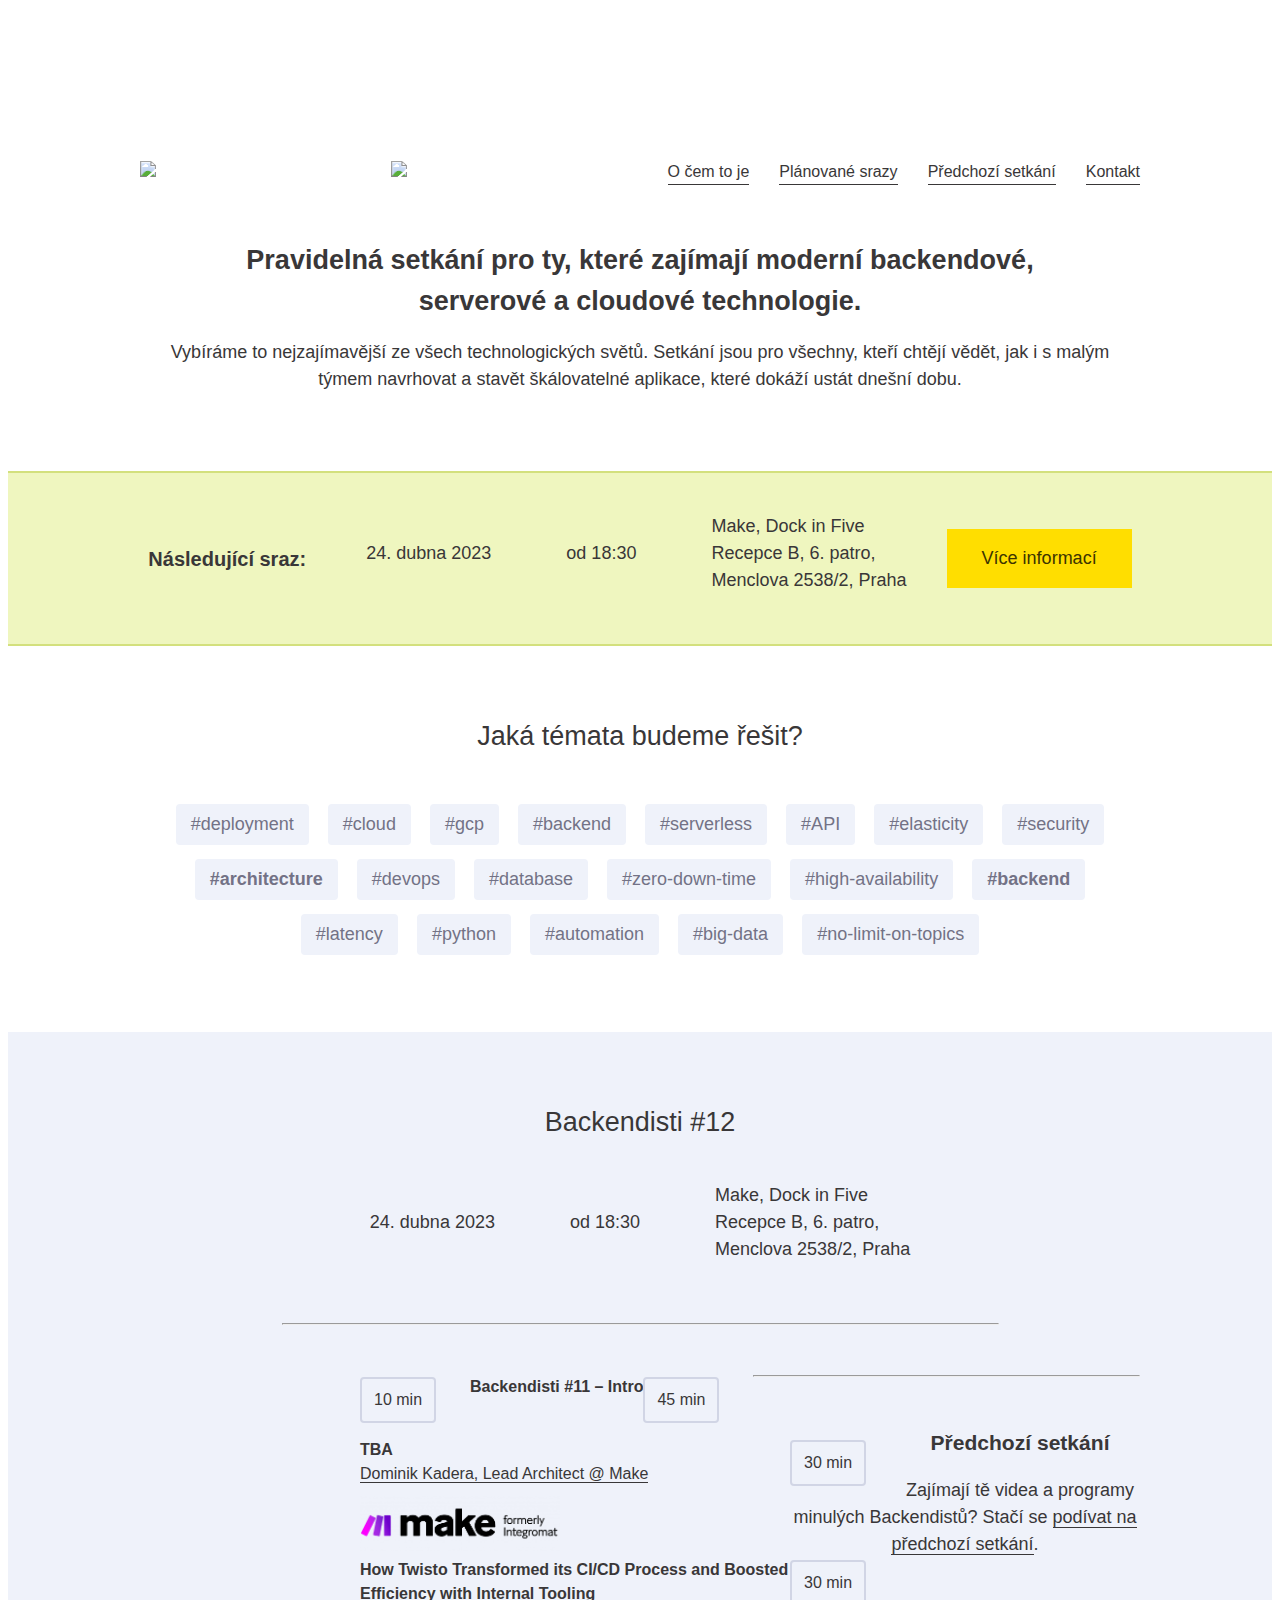
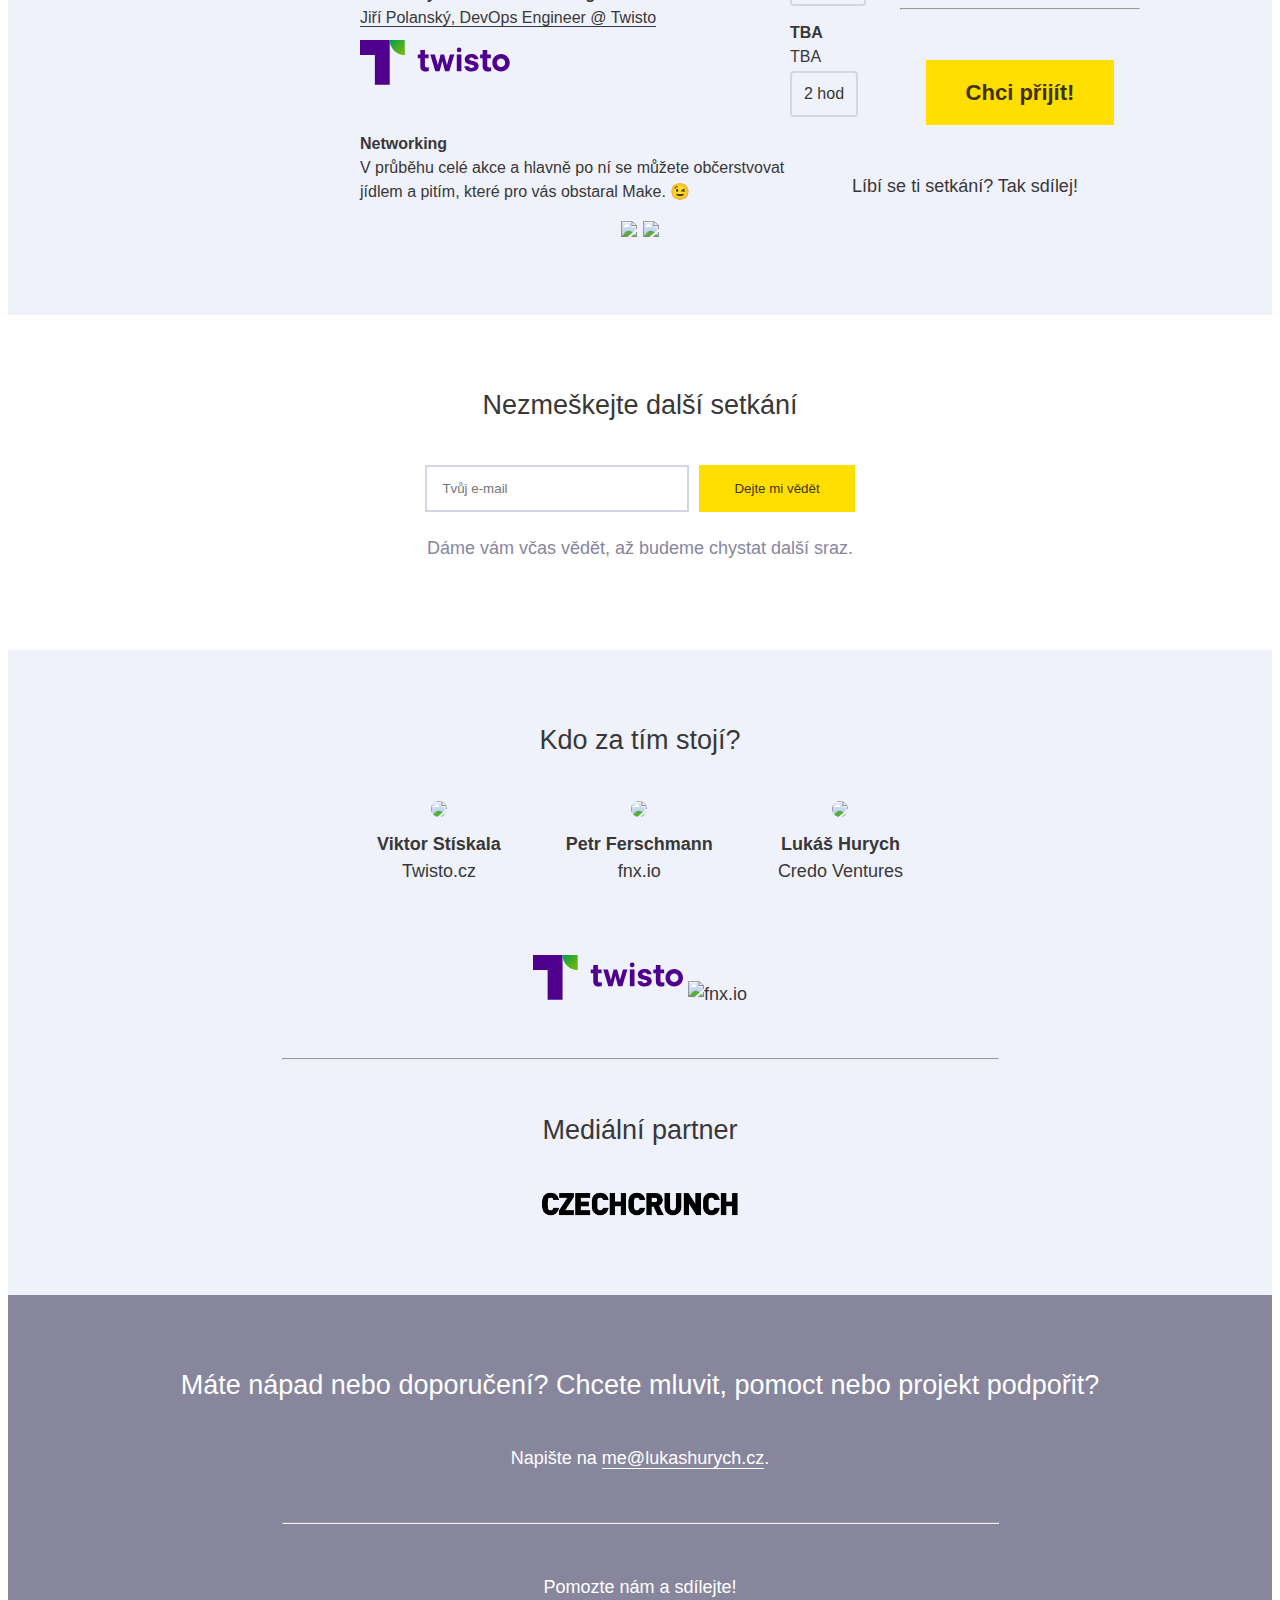
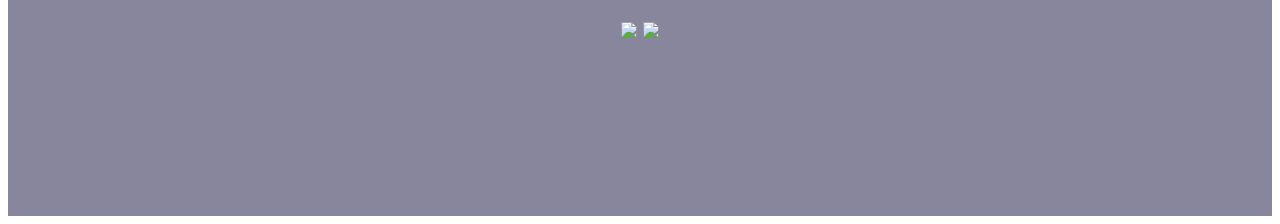
==== commit bb2fea70: "Added new event #12" ====
--- a/index.html
+++ b/index.html
@@ -60,9 +60,9 @@
             <div class="container">
                 <div class="meetup-info clearfix">
                     <span class="headline">Následující sraz:</span>
-                    <span class="date">16.&nbsp;ledna 2020</span>
-                    <span class="time">od 18:00</span>
-                    <span class="place">JetBrains, Kavčí Hory Office Park<br>Na hřebenech II 1718/10 <br>140 00 Praha 4 - Nusle</span>
+                    <span class="date">24.&nbsp;dubna 2023</span>
+                    <span class="time">od 18:30</span>
+                    <span class="place">Make, Dock in Five<br>Recepce B, 6. patro,<br>Menclova 2538/2, Praha</span>
                     <span class="cta"><a href="#meetup" class="btn">Více informací</a></span>
                 </div>
             </div>
@@ -99,94 +99,73 @@
         <section id="meetup">
             <div class="container">
 
-                <h2>Backendisti #11 [en]</h2>
-
-
-                <div class="meetup-info">
-                    <span class="date">16.&nbsp;January 2020</span>
-                    <span class="time">18:00 - ?</span>
-                    <span class="place">JetBrains, Kavčí Hory Office Park<br>Na hřebenech II 1718/10 <br>140 00 Praha 4 - Nusle</span>
-                </div>
-
-                <hr>
-                <h3>This event will be entirely in English</h3>
-                <hr>
-
-                <div class="talk clearfix">
-                    <div class="time">
-                        <span>10 min</span>
-                    </div>
-                    <div class="info">
-                        <strong>Backendisti #11 – Intro</strong>
-                    </div>
-                </div>
-
-                <div class="talk clearfix">
-                    <div class="time">
-                        <span>40 min</span>
-                    </div>
-                    <div class="info">
-                        <strong>Simplifying complex code using Domain-Driven Design</strong>
-                        <br>
-                        This will be a practical presentation about how to use DDD to improve large codebases solving complex business problems. The purpose and basic concepts of DDD will be explained at first. Then we will move on to examples of how we applied those concepts to our existing TypeScript services at Pipedrive.
-                        <br>
-                        <a href="https://www.linkedin.com/in/jkadlubiec/" target="_blank">Jakub Kadlubiec</a>
-                        <br>
-                        <a href="https://www.pipedrive.com/" target="_blank" class="noborder">
-                            <img src="img/speakers/pipedrive.svg" alt="Pipedrive logo" width="200">
-                        </a>
-                        <br>
-                    </div>
-                </div>
-
-                <div class="talk clearfix">
-                    <div class="time">
-                        <span>40 min</span>
-                    </div>
-                    <div class="info">
-                        <strong>Programming hardware: from zero to custom PCBs</strong>
-                        <br>
-                        In today’s world, we’re used to testing our code almost instantly, sometimes even after writing just one line of code. Developing and programming hardware is still different in this perspective because, in most cases, you have to compile and flash the code before execution. Strangely enough, it brings significant relief to the whole development process because it forces you to pause for a while and think.
-                        <br>
-                        I started playing with IoT projects a few years ago without any knowledge about hardware, and mostly through experimenting, I was able to learn how to design custom projects, including printed circuit boards. By utilizing a self-made reflow oven and 3D printed enclosures, I can make the projects look (almost) like factory-made and even produce them in batch. Have you ever wondered how to automate existing appliances at the office or home? Easy! In this talk, I’d like to show you how you can start yourself and what challenges you’d most likely encounter during the learning process.
-                        <br>
-                        <a href="https://www.linkedin.com/in/viktorstiskala/" target="_blank">Viktor Stískala</a>
-                        <br>
-                        <a href="https://www.twisto.cz/" target="_blank" class="noborder">
-                            <img src="img/logo-twisto.svg" alt="Twisto logo" width="200">
-                        </a>
-                        <br>
-                    </div>
-                </div>
-
-                <div class="talk clearfix">
-                    <div class="time">
-                        <span>30 min</span>
-                    </div>
-                    <div class="info">
-                        <strong>Automated zero-downtime migrations</strong>
-                        <br>
-                        Mews is used by hotels all over the world in various time zones leaving us with no room for maintenance downtime. This fact and our aim for continuous deployment left us no other choice than zero downtime deployments, as having even short outages is obviously not an option. However, these non-breaking migrations are executed manually in most companies and are not controlled by any other factor than developers also manually. We will show how we managed to automate and control them in such a way that developers don’t need to care about schema migrations and can rest assured their changes won’t cause any trouble.
-                        <br>
-                        <a href="https://www.linkedin.com/in/starychfojtu/" target="_blank">Josef Starýchfojtů</a>
-                        <br>
-                        <a href="https://www.mews.com/" target="_blank" class="noborder">
-                            <img src="img/speakers/mews.png" alt="MEWS logo" width="220">
-                        </a>
-                        <br>
-                    </div>
-                </div>
-
-                <div class="talk clearfix">
-                    <div class="time">
-                        <span>2 hrs</span>
-                    </div>
-                    <div class="info">
-                        <strong>Networking</strong>
-                        <br>
-                        During the whole event and especially after it you can refresh yourself with draft beer, soft drinks and food provided by JetBrains.
-                    </div>
-                </div>
+                <h2>Backendisti #12</h2>
+
+                    <div class="meetup-info">
+                        <span class="date">24.&nbsp;dubna 2023</span>
+                        <span class="time">od 18:30</span>
+                        <span class="place">Make, Dock in Five<br>Recepce B, 6. patro,<br>Menclova 2538/2, Praha</span>
+                    </div>
+
+                    <hr>
+
+                    <div class="talk clearfix">
+                        <div class="time">
+                            <span>10 min</span>
+                        </div>
+                        <div class="info">
+                            <strong>Backendisti #11 – Intro</strong>
+                        </div>
+                    </div>
+
+                    <div class="talk clearfix">
+                        <div class="time">
+                            <span>45 min</span>
+                        </div>
+                        <div class="info">
+                            <strong>TBA</strong>
+                            <br>
+                            <a href="https://www.linkedin.com/in/dominikkadera/" target="_blank">Dominik Kadera, Lead Architect @ Make</a>
+                            <a href="https://www.make.com/en" target="_blank" class="noborder">
+                                <img src="img/logo-make.png" alt="Twisto logo" width="200">
+                            </a>
+                        </div>
+                    </div>
+
+                    <div class="talk clearfix">
+                        <div class="time">
+                            <span>30 min</span>
+                        </div>
+                        <div class="info">
+                            <strong>How Twisto Transformed its CI/CD Process and Boosted Efficiency with Internal Tooling</strong>
+                            <br>
+                            <a href="https://www.linkedin.com/in/jiri-polansky-a53a4033/" target="_blank">Jiří Polanský, DevOps Engineer @ Twisto</a>
+                            <a href="https://www.twisto.cz/" target="_blank" class="noborder">
+                                <img src="img/logo-twisto.svg" alt="Twisto logo" width="150">
+                            </a>
+                        </div>
+                    </div>
+
+                    <div class="talk clearfix">
+                        <div class="time">
+                            <span>30 min</span>
+                        </div>
+                        <div class="info">
+                            <strong>TBA</strong><br>TBA
+                        </div>
+                    </div>
+
+                    <div class="talk clearfix">
+                        <div class="time">
+                            <span>2 hod</span>
+                        </div>
+                        <div class="info">
+                            <strong>Networking</strong>
+                            <br>
+                            V průběhu celé akce a hlavně po ní se můžete občerstvovat jídlem a pitím, které pro vás obstaral Make.
+                            &#x1F609;
+                        </div>
+                    </div>
 
                 <hr id="previous">
 
@@ -196,6 +175,95 @@
                 <hr>
 
                 <div class="previous-meetups">
+                    <h2>Backendisti #11 [en]</h2>
+
+
+                    <div class="meetup-info">
+                        <span class="date">16.&nbsp;January 2020</span>
+                        <span class="time">18:00 - ?</span>
+                        <span class="place">JetBrains, Kavčí Hory Office Park<br>Na hřebenech II 1718/10 <br>140 00 Praha 4 - Nusle</span>
+                    </div>
+
+                    <hr>
+                    <h3>This event will be entirely in English</h3>
+                    <hr>
+
+                    <div class="talk clearfix">
+                        <div class="time">
+                            <span>10 min</span>
+                        </div>
+                        <div class="info">
+                            <strong>Backendisti #11 – Intro</strong>
+                        </div>
+                    </div>
+
+                    <div class="talk clearfix">
+                        <div class="time">
+                            <span>40 min</span>
+                        </div>
+                        <div class="info">
+                            <strong>Simplifying complex code using Domain-Driven Design</strong>
+                            <br>
+                            This will be a practical presentation about how to use DDD to improve large codebases solving complex business problems. The purpose and basic concepts of DDD will be explained at first. Then we will move on to examples of how we applied those concepts to our existing TypeScript services at Pipedrive.
+                            <br>
+                            <a href="https://www.linkedin.com/in/jkadlubiec/" target="_blank">Jakub Kadlubiec</a>
+                            <br>
+                            <a href="https://www.pipedrive.com/" target="_blank" class="noborder">
+                                <img src="img/speakers/pipedrive.svg" alt="Pipedrive logo" width="200">
+                            </a>
+                            <br>
+                        </div>
+                    </div>
+
+                    <div class="talk clearfix">
+                        <div class="time">
+                            <span>40 min</span>
+                        </div>
+                        <div class="info">
+                            <strong>Programming hardware: from zero to custom PCBs</strong>
+                            <br>
+                            In today’s world, we’re used to testing our code almost instantly, sometimes even after writing just one line of code. Developing and programming hardware is still different in this perspective because, in most cases, you have to compile and flash the code before execution. Strangely enough, it brings significant relief to the whole development process because it forces you to pause for a while and think.
+                            <br>
+                            I started playing with IoT projects a few years ago without any knowledge about hardware, and mostly through experimenting, I was able to learn how to design custom projects, including printed circuit boards. By utilizing a self-made reflow oven and 3D printed enclosures, I can make the projects look (almost) like factory-made and even produce them in batch. Have you ever wondered how to automate existing appliances at the office or home? Easy! In this talk, I’d like to show you how you can start yourself and what challenges you’d most likely encounter during the learning process.
+                            <br>
+                            <a href="https://www.linkedin.com/in/viktorstiskala/" target="_blank">Viktor Stískala</a>
+                            <br>
+                            <a href="https://www.twisto.cz/" target="_blank" class="noborder">
+                                <img src="img/logo-twisto.svg" alt="Twisto logo" width="200">
+                            </a>
+                            <br>
+                        </div>
+                    </div>
+
+                    <div class="talk clearfix">
+                        <div class="time">
+                            <span>30 min</span>
+                        </div>
+                        <div class="info">
+                            <strong>Automated zero-downtime migrations</strong>
+                            <br>
+                            Mews is used by hotels all over the world in various time zones leaving us with no room for maintenance downtime. This fact and our aim for continuous deployment left us no other choice than zero downtime deployments, as having even short outages is obviously not an option. However, these non-breaking migrations are executed manually in most companies and are not controlled by any other factor than developers also manually. We will show how we managed to automate and control them in such a way that developers don’t need to care about schema migrations and can rest assured their changes won’t cause any trouble.
+                            <br>
+                            <a href="https://www.linkedin.com/in/starychfojtu/" target="_blank">Josef Starýchfojtů</a>
+                            <br>
+                            <a href="https://www.mews.com/" target="_blank" class="noborder">
+                                <img src="img/speakers/mews.png" alt="MEWS logo" width="220">
+                            </a>
+                            <br>
+                        </div>
+                    </div>
+
+                    <div class="talk clearfix">
+                        <div class="time">
+                            <span>2 hrs</span>
+                        </div>
+                        <div class="info">
+                            <strong>Networking</strong>
+                            <br>
+                            During the whole event and especially after it you can refresh yourself with draft beer, soft drinks and food provided by JetBrains.
+                        </div>
+                    </div>
+                    
                     <h2>Backendisti #10</h2>
 
                     <div class="meetup-info">
@@ -1060,7 +1128,7 @@
 
                 </div>
 
-                <a href="https://www.eventbrite.com/e/backendisti-11-tickets-88665026481" class="btn cta" target="_blank">Chci přijít!</a>
+                <a href="https://www.eventbrite.com/e/backendisti-12-tickets-590341616667?utm-campaign=social&utm-content=attendeeshare&utm-medium=discovery&utm-term=listing&utm-source=cp&aff=escb" class="btn cta" target="_blank">Chci přijít!</a>
 
                 <p>Líbí se ti setkání? Tak sdílej!</p>
                 <a href="https://www.facebook.com/Backendisti/" class="icon" target="_blank"><img src="img/fb-color.png" width="46"></a>
@@ -1101,7 +1169,7 @@
                 <div class="people clearfix">
                     <div class="item"><img src="img/photo-viktor.png" width="91"><span class="name">Viktor Stískala</span><span class="info">Twisto.cz</span></div>
                     <div class="item"><img src="img/photo-petr-f.png" width="91"><span class="name">Petr Ferschmann</span><span class="info">fnx.io</span></div>
-                    <div class="item"><img src="img/photo-lukas.png" width="91"><span class="name">Lukáš Hurych</span><span class="info">Twisto.cz</span></div>
+                    <div class="item"><img src="img/photo-lukas.png" width="91"><span class="name">Lukáš Hurych</span><span class="info">Credo Ventures</span></div>
                 </div>
 
                 <div class="companies">
@@ -1123,7 +1191,7 @@
              <div class="container">
                 <h2>Máte nápad nebo doporučení? Chcete mluvit, pomoct nebo projekt podpořit?</h2>
 
-                <p>Napište na <a href="mailto:lukas.hurych@twisto.cz?subject=Backendisti">lukas.hurych@twisto.cz</a>.</p>
+                <p>Napište na <a href="mailto:me@lukashurych.cz?subject=Backendisti">me@lukashurych.cz</a>.</p>
 
                 <hr>
 
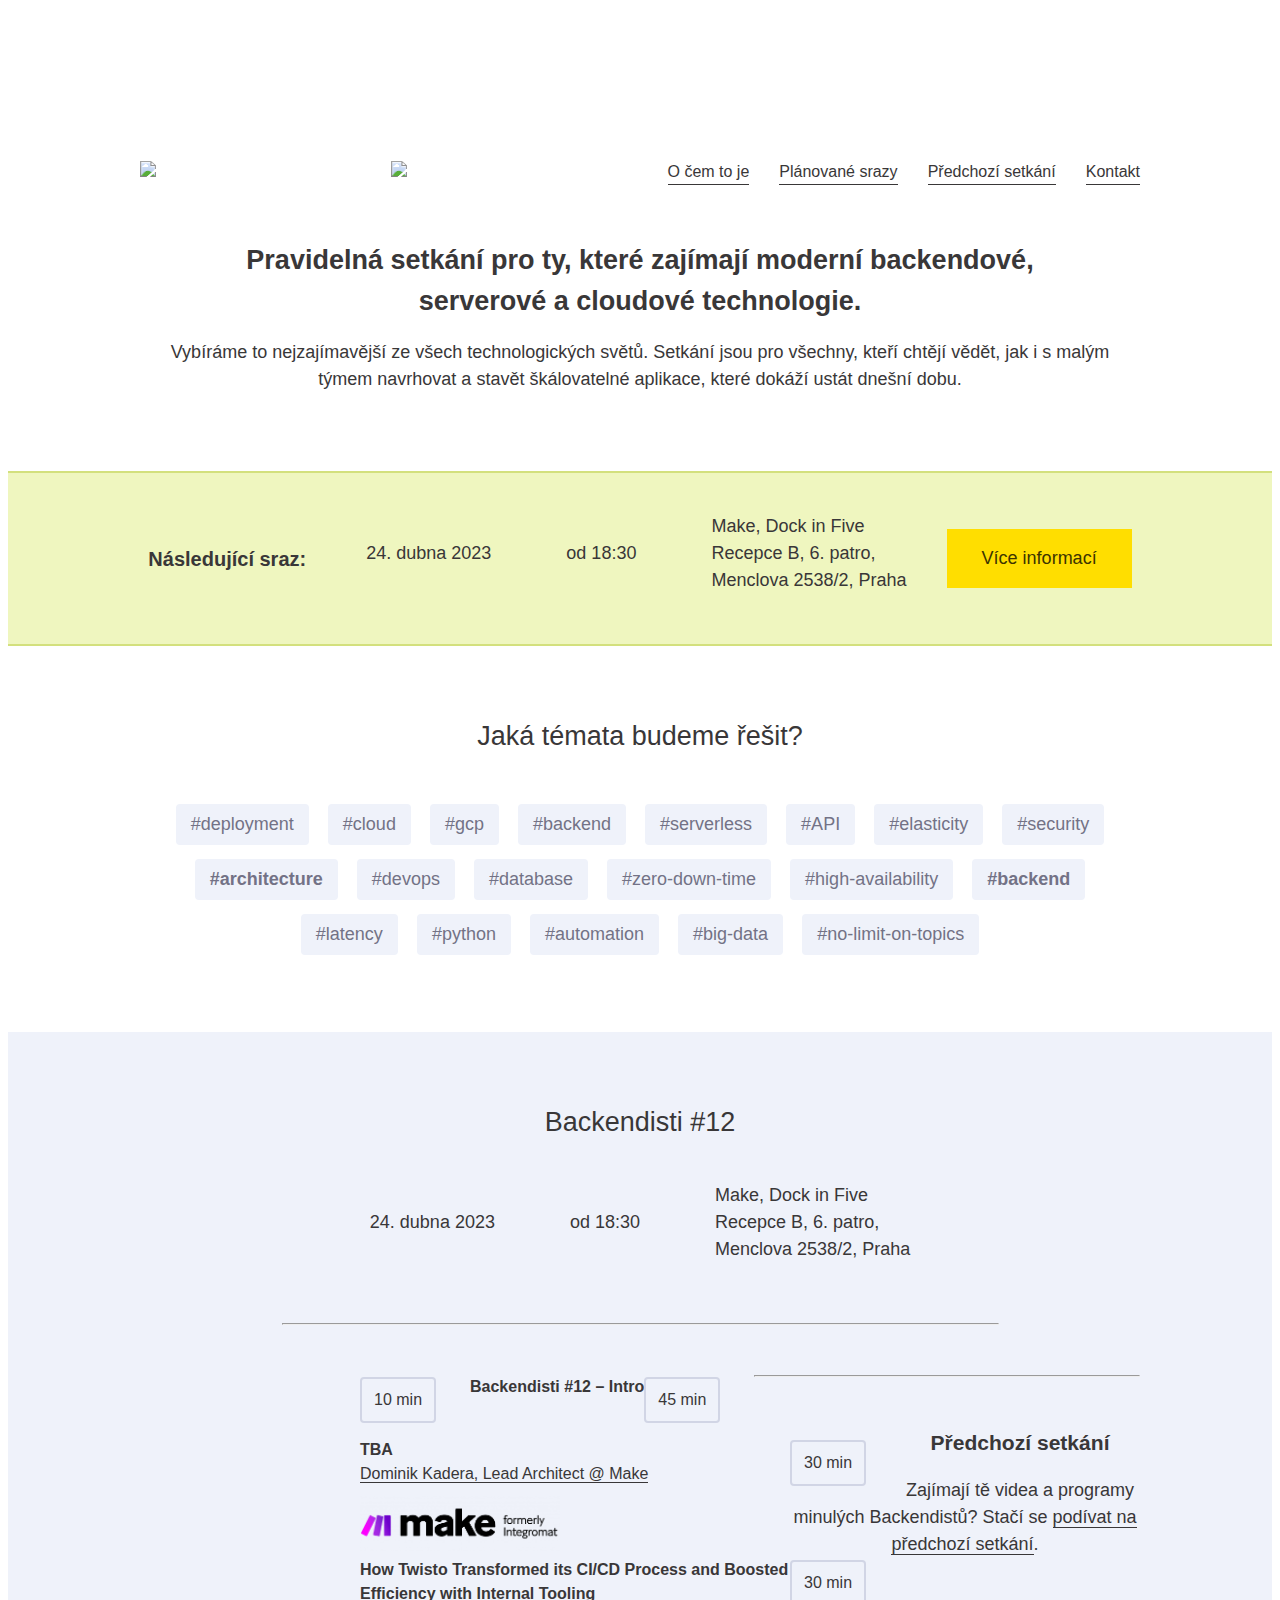
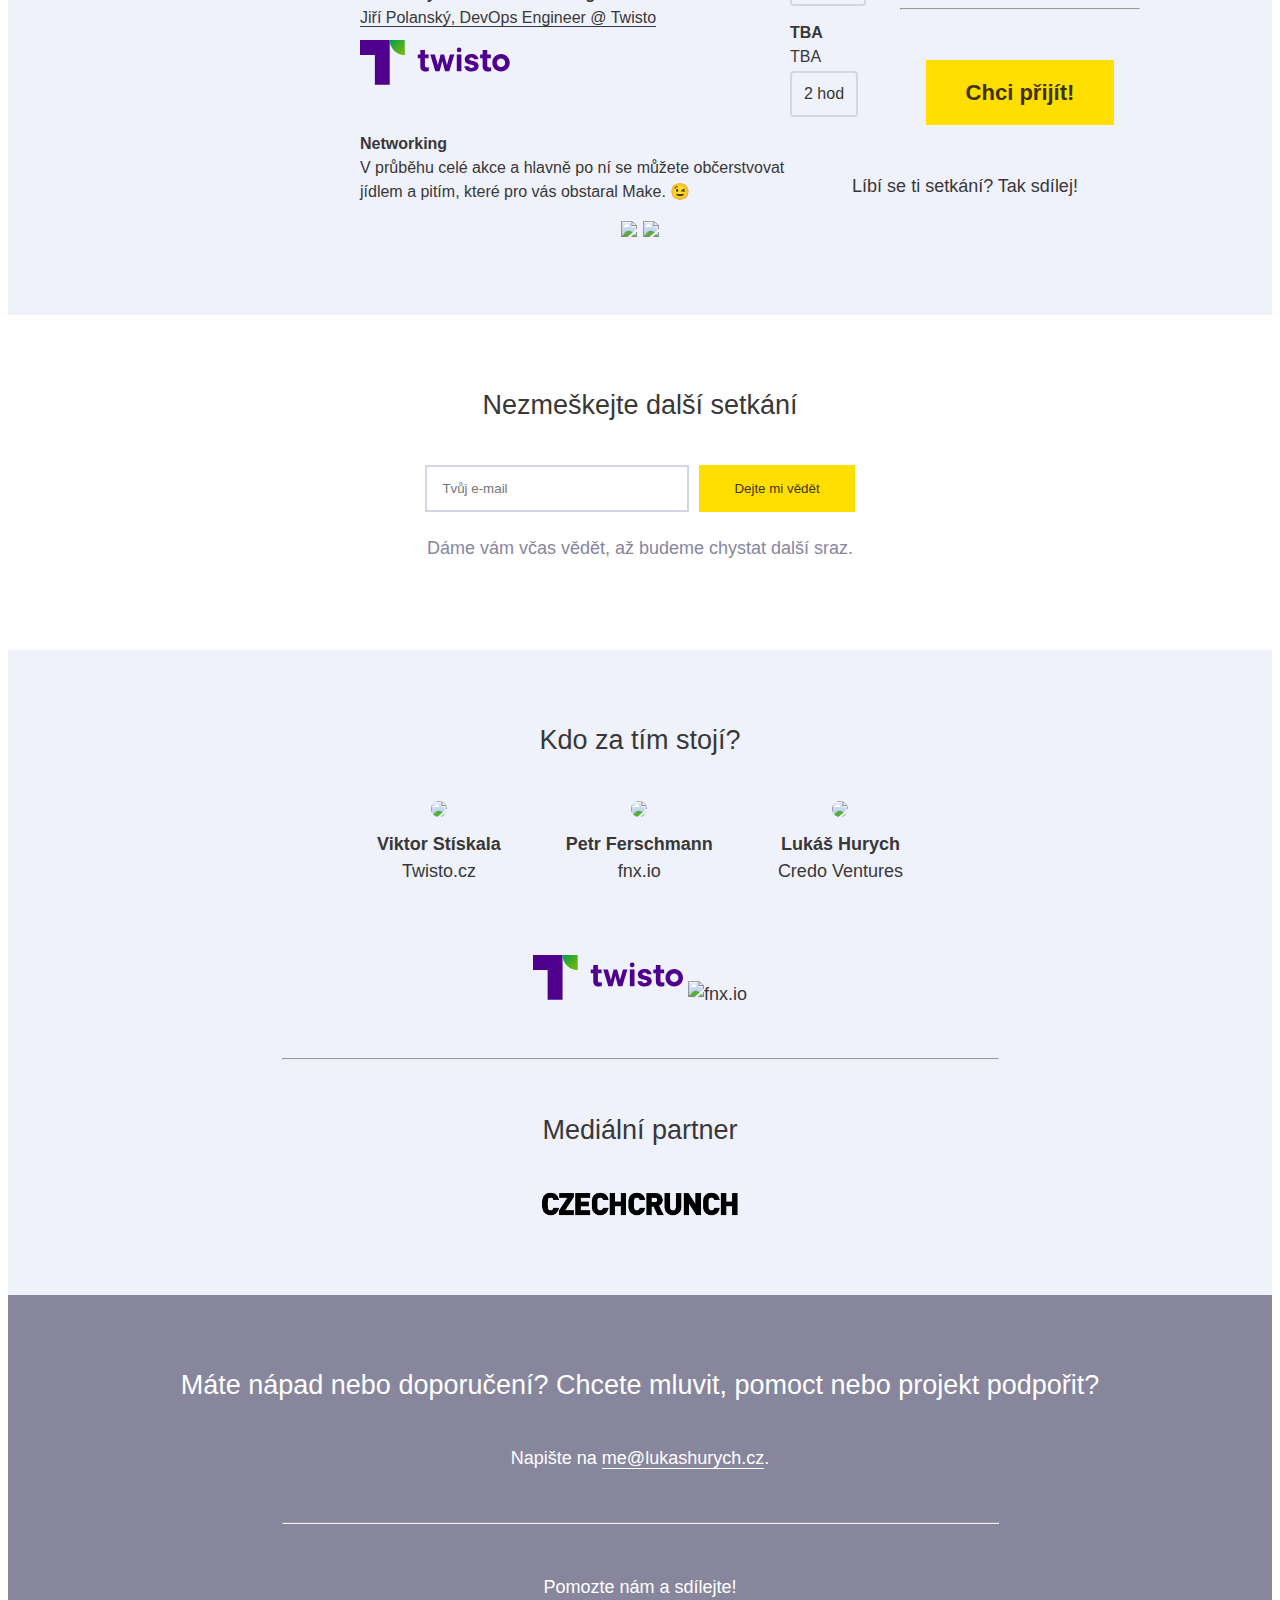
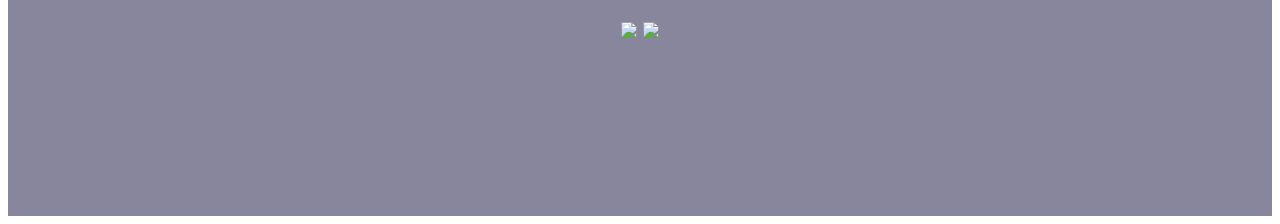
==== commit 45e31b21: "Fixed 11/12 typo" ====
--- a/index.html
+++ b/index.html
@@ -114,7 +114,7 @@
                             <span>10 min</span>
                         </div>
                         <div class="info">
-                            <strong>Backendisti #11 – Intro</strong>
+                            <strong>Backendisti #12 – Intro</strong>
                         </div>
                     </div>
 
